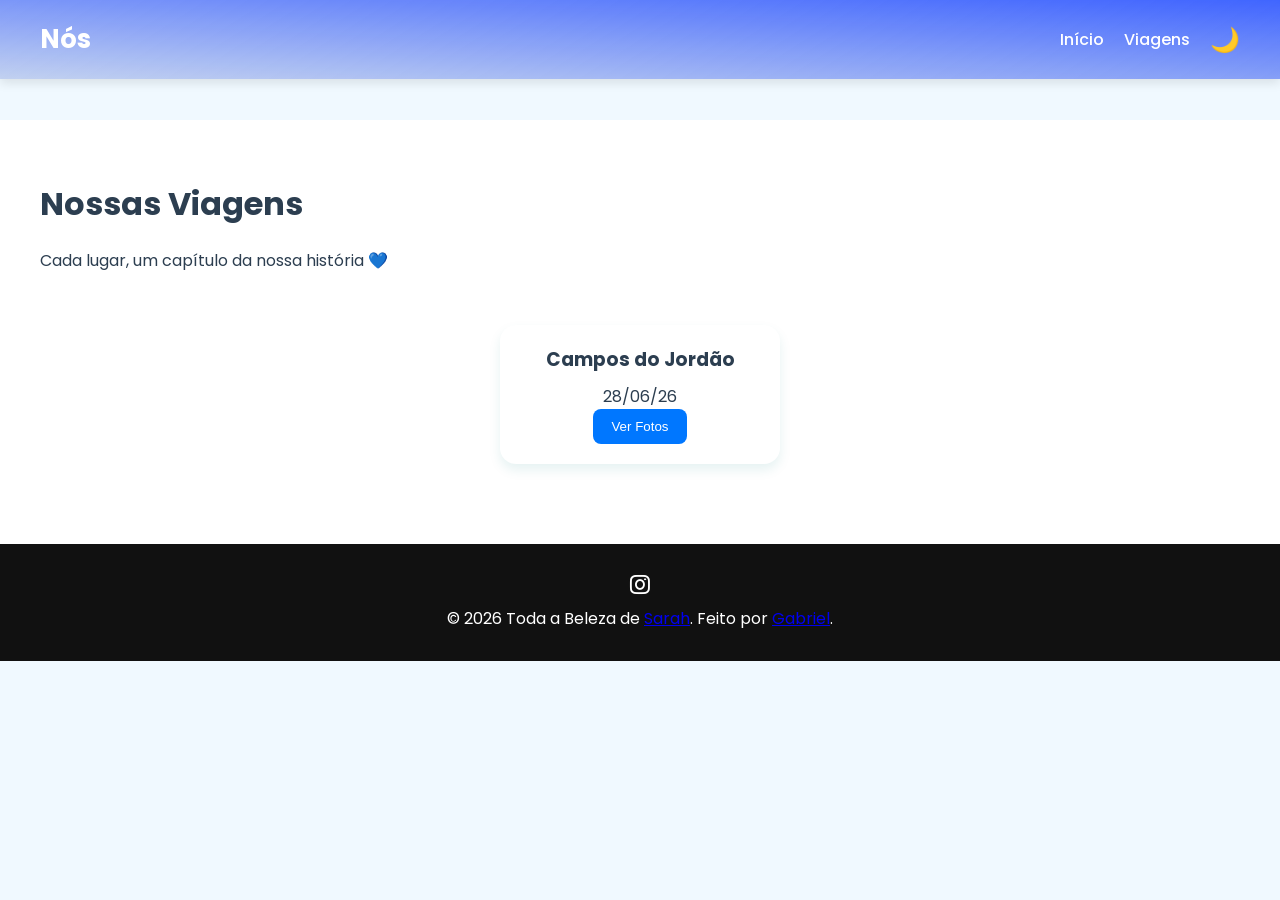
==== nos.html @ cfb787b3 "completo" ====
</html>
<!DOCTYPE html>
<html lang="pt-br">
<head>
  <meta charset="UTF-8" />
  <meta name="viewport" content="width=device-width, initial-scale=1.0"/>
  <title>Nossas Viagens</title>
  <link href="https://fonts.googleapis.com/css2?family=Poppins:wght@400;600&display=swap" rel="stylesheet" />
  <link rel="stylesheet" href="https://cdnjs.cloudflare.com/ajax/libs/font-awesome/6.5.0/css/all.min.css" />
  <link rel="stylesheet" href="./assets/css/nos.css" />
</head>
<body>
  <header class="header">
    <div class="logo">Nós</div>
    <nav>
      <ul>
        <li><a href="index.html">Início</a></li>
        <li><a href="#viagens">Viagens</a></li>
        <button id="theme-toggle" class="theme-toggle" aria-label="Alternar tema">🌙</button>
      </ul>
    </nav>
  </header>

  <main style="padding-top: 120px;">
    <section id="viagens" class="about">
      <h2>Nossas Viagens</h2>
      <p style="margin-bottom: 2rem;">Cada lugar, um capítulo da nossa história 💙</p>

      <div class="viagens-container">
        <article class="viagem-card" data-destino="campos">
          <h3>Campos do Jordão</h3>
          <p>28/06/26</p>
          <button class="abrir-galeria" data-galeria="galeria-campos">Ver Fotos</button>
        </article>

        <!-- Futuras viagens podem ser adicionadas abaixo
        <article class="viagem-card" data-destino="...">
          <h3>...</h3>
          <p>...</p>
          <button class="abrir-galeria" data-galeria="galeria-...">Ver Fotos</button>
        </article>
        -->
      </div>
    </section>

    <!-- Galeria Campos -->
    <section id="galeria-campos" class="gallery" style="display: none;">
      <h3 style="grid-column: 1 / -1; text-align: center;">Nossa Galeria</h3>

      <div class="gallery-item"><img src="./assets/img/campos1.JPEG" alt="Campos 1" /></div>
      <div class="gallery-item"><img src="./assets/img/campos2.JPEG" alt="Campos 2" /></div>
      <div class="gallery-item"><img src="./assets/img/campos3.JPEG" alt="Campos 3" /></div>
      <div class="gallery-item"><img src="./assets/img/campos4.JPEG" alt="Campos 4" /></div>
      <div class="gallery-item"><img src="./assets/img/campos5.JPEG" alt="Campos 5"/></div>
      <div class="gallery-item"><video src="./assets/img/campos6.mp4" controls></video></div>
      <div class="gallery-item"><img src="./assets/img/campos7.JPEG" alt="Campos 7" /></div>
      <div class="gallery-item"><img src="./assets/img/campos8.JPEG" alt="Campos 8" /></div>
      <div class="gallery-item"><img src="./assets/img/campos9.JPEG" alt="Campos 9" /></div>
      <div class="gallery-item"><img src="./assets/img/campos10.JPEG" alt="Campos 10"/></div>
    </section>
  </main>

  <footer>
    <div class="socials">
      <a href="https://www.instagram.com/sarah_t1na/"><i class="fab fa-instagram"></i></a>
    </div>
    <p>&copy; 2026 Toda a Beleza de <a href="https://www.instagram.com/sarah_t1na/">Sarah</a>. Feito por <a href="https://www.instagram.com/sena_thegreat/">Gabriel</a>.</p>
  </footer>

  <script src="./assets/js/nos.js"></script>
</body>
</html>
---- assets/css/nos.css ----
* {
  margin: 0;
  padding: 0;
  box-sizing: border-box;
}

/* :root {
  --bg-color: #f7f7f7;
  --text-color: #333;
  --header-bg: linear-gradient(135deg, #fa5fff, #fa7bfe);
  --card-bg: #fff;
  --shadow-color: rgba(0, 0, 0, 0.1);
  --shadow-hover: rgba(0, 0, 0, 0.2);
  --section-bg: #ffffff;
  --section-text: #333333;
} */

.beach-banner {
  margin-top: 20px;
  border-radius: 12px;
  overflow: hidden;
  box-shadow: 0 4px 10px rgba(0, 128, 128, 0.2);
  max-width: 800px;
  margin-left: auto;
  margin-right: auto;
}

.beach-banner img {
  width: 100%;
  height: auto;
  display: block;
}


:root {
  --bg-color: #f0f9ff; /* azul bem claro */
  --text-color: #2c3e50; /* azul profundo */
  --header-bg: linear-gradient(183deg, #002fffbb, #0d35b634); /* azul do mar e sol */
  --card-bg: #ffffff;
  --shadow-color: rgba(0, 128, 128, 0.1); /* tom oceânico suave */
  --shadow-hover: rgba(0, 128, 128, 0.3);
  --section-bg: #ffffff;
  --section-text: #2c3e50;
}
.btn-revelar {
  background-color: #e9cc6d;
  color: white;
  padding: 12px 24px;
  font-size: 1rem;
  border: none;
  border-radius: 8px;
  cursor: pointer;
  transition: all 0.3s ease;
}

.btn-revelar:hover {
  background-color: #ffa726;
}

body.dark-mode {
  --bg-color: #140b0b; /* Preto com um toque bem sutil de vermelho/aquecido */
  --text-color: #f5e6e6; /* Branco levemente rosado para não cansar a vista */
  --header-bg: linear-gradient(135deg, #4a0e0e, #1a0505); /* Gradiente vinho escuro */
  --card-bg: #1c1111;
  --shadow-color: rgba(220, 20, 60, 0.15); /* Sombra vermelha suave */
  --shadow-hover: rgba(220, 20, 60, 0.45); /* Sombra vermelha vibrante ao passar o mouse */
  --section-bg: #180d0d;
  --section-text: #e8d5d5;
}

body.dark-mode .theme-toggle {
  color: #ff4d4d; 
}

body.dark-mode nav a:hover {
  color: #ff4d4d;
}

body.dark-mode .socials i:hover,
body.dark-mode .play-pause:hover {
  color: #ff4d4d;
}

body.dark-mode #progress-bar::-webkit-slider-thumb {
  background: #ff4d4d;
}

body.dark-mode #play-pause-button,
body.dark-mode .controls button {
  background-color: #a31010; /* Vermelho escuro */
}

body.dark-mode #play-pause-button:hover,
body.dark-mode .controls button:hover {
  background-color: #ff4d4d; /* Vermelho vibrante no hover */
}

body.dark-mode .gallery-item {
  border: 1px solid rgba(255, 77, 77, 0.1); /* Bordinha vermelha sutil */
}

body.dark-mode .gallery-item::after {
  content: "";
  position: absolute;
  top: 0; left: 0; width: 100%; height: 100%;
  /* Textura de animal print via URL (padrão transparente) */
  background-image: url('https://www.transparenttextures.com/patterns/leopard.png');
  opacity: 0.25; /* Transparência ideal para ficar charmoso e não poluir */
  pointer-events: none; /* Garante que as fotos ainda possam ser clicadas */
  mix-blend-mode: color-dodge; /* Mescla a estampa com a cor de fundo do card */
  transition: opacity 0.3s ease;
}

body.dark-mode .gallery-item:hover::after {
  opacity: 0.5;
}

body.dark-mode .btn-revelar {
  background-color: #7a0000;
  color: #e9cc6d; /* O tom dourado que você já usou */
  border: 1px solid #e9cc6d;
}

body.dark-mode .btn-revelar:hover {
  background-color: #ff4d4d;
  color: #ffffff;
  border-color: #ff4d4d;
  box-shadow: 0 0 15px rgba(255, 77, 77, 0.6); /* Brilho vermelho */
}

body {
  font-family: 'Poppins', sans-serif;
  background-color: var(--bg-color);
  color: var(--text-color);
}

.theme-toggle {
  top: 20px;
  right: 20px;
  background: transparent;
  border: none;
  font-size: 1.5rem;
  cursor: pointer;
  color: #fff;
  z-index: 1000;
}

body.dark-mode .theme-toggle {
  color: #ffd700;
}

header {
  background: var(--header-bg);
  padding: 20px 40px;
  position: fixed;
  width: 100%;
  top: 0;
  left: 0;
  z-index: 1000;
  display: flex;
  align-items: center;
  justify-content: space-between;
  color: #fff;
  box-shadow: 0 4px 10px rgba(0,0,0,0.1);
  transition: transform 0.3s ease;
}
.header-hidden {
  transform: translateY(-100%);
  transition: transform 0.3s ease;
}

.logo {
  font-size: 1.6rem;
  font-weight: bold;
}

nav ul {
  list-style: none;
  display: flex;
  gap: 20px;
  align-items: center;
}

nav a {
  color: #fff;
  text-decoration: none;
  font-weight: 500;
  transition: color 0.3s ease;
}

nav a:hover {
  color: #ddd;
}

/* Seções adaptáveis ao modo escuro */
section {
  background-color: var(--section-bg);
  color: var(--section-text);
  transition: background-color 0.3s, color 0.3s;
}

section#hero,
section#sobre,
section#contato {
  padding: 60px 20px;
}

.hero {
  padding: 140px 40px 60px;
  text-align: center;
}

.hero h1 {
  font-size: 3rem;
  margin-bottom: 10px;
}


.hero p {
  font-size: 1.2rem;
  color: var(--section-text);
}

.gallery {
  display: grid;
  grid-template-columns: repeat(auto-fill, minmax(280px, 1fr));
  gap: 20px;
  padding: 40px;
}

.gallery-item {
  background-color: var(--card-bg);
  position: relative;
  box-shadow: 0 6px 12px var(--shadow-color);
  border-radius: 16px;
  overflow: hidden;
  display: flex;
  align-items: center;
  justify-content: center;
  border-radius: 16px;
  cursor: pointer;
  height: 300px; /* altura padronizada */
}

.gallery-item:hover {
  box-shadow: 0 8px 16px var(--shadow-hover);
}

.gallery-item:hover img {
  transform: scale(1.05);
}

.gallery-item img,
.gallery-item video {
  width: 100%;
  transition: transform 0.3s ease;
  height: auto;
  border-radius: 12px;
  display: block;
  object-fit: cover;
}

.gallery-item img,
.gallery-item video {
  max-height: 100%;
  max-width: 100%;
  object-fit: cover;
}

.about,
.contact {
  padding: 60px 40px;
}

.contact {
  display: flex;
  justify-content: space-between;
}

.about h2,
.contact h2 {
  font-size: 2rem;
  margin-bottom: 20px;
}

.about p {
  font-size: 1rem;
  color: var(--section-text);
}

footer {
  background: #111;
  color: #fff;
  padding: 30px 40px;
  display: flex;
  flex-direction: column;
  align-items: center;
  gap: 10px;
}

.socials i {
  font-size: 1.4rem;
  margin: 0 10px;
  color: #fff;
  transition: color 0.3s;
}

/* .socials i:hover {
  color: #fa7bfe;
} */

.socials i:hover {
  color: #00c3ff;
}

.play-pause:hover {
  color: #00c3ff;
}


/* Estilo do player de música */
.audio-player {
  display: flex;
  align-items: center;
  background-color: rgba(0, 0, 0, 0.8);
  padding: 10px;
  border-radius: 10px;
  margin-top: 20px;
  width: 300px;
  right: 40px;
  bottom: 20px;
}

.thumbnail {
  width: 50px;
  height: 50px;
  border-radius: 8px;
  margin-right: 15px;
}

.controls {
  display: flex;
  justify-content: center;
  align-items: center;
}

.play-pause {
  background: transparent;
  border: none;
  font-size: 1.5rem;
  color: white;
  cursor: pointer;
  transition: color 0.3s;
}

/* .play-pause:hover {
  color: #fa7bfe;
} */

audio {
  display: none;
}

.spotify-player {
  display: flex;
  align-items: center;
  background-color: #121212;
  color: white;
  border-radius: 12px;
  padding: 12px;
  gap: 16px;
  max-width: 500px;
  right: 40px;
  bottom: 40px;
  box-shadow: 0 4px 15px rgba(0, 0, 0, 0.4);
}

.spotify-player .cover {
  width: 60px;
  height: 60px;
  border-radius: 6px;
  object-fit: cover;
}

.player-info {
  flex: 1;
  display: flex;
  flex-direction: column;
}

.track-details {
  display: flex;
  justify-content: space-between;
  align-items: center;
}

.track-title {
  font-weight: 600;
  font-size: 0.9rem;
  color: #fff;
}

.time {
  font-size: 0.75rem;
  color: #aaa;
  left: -171px;
  top: 49px;
  position: relative;
}

#progress-bar {
  -webkit-appearance: none;
  appearance: none;
  width: 100%;
  height: 5px;
  background: #535353;
  border-radius: 5px;
  margin: 8px 0;
  cursor: pointer;
}

#progress-bar::-webkit-slider-thumb {
  -webkit-appearance: none;
  height: 12px;
  width: 12px;
  background: #1db954;
  border-radius: 50%;
  cursor: pointer;
}

#play-pause-button {
  align-self: flex-end;
  background-color: #1db954;
  border: none;
  color: white;
  font-size: 1.2rem;
  border-radius: 50%;
  width: 32px;
  height: 32px;
  cursor: pointer;
  transition: background 0.3s;
}

#play-pause-button:hover {
  background-color: #1ed760;
}

@media (max-width: 768px) {
  .spotify-player {
    right: 20px;
    bottom: 20px;
    max-width: 90%;
    flex-direction: column;
    align-items: flex-start;
  }
  
  #play-pause-button {
    align-self: center;
  }
  header {
    flex-direction: column;
    align-items: flex-start;
    padding: 20px;
  }
  .audio-player {
    width: 240px;
    right: 20px;
  }
  .thumbnail {
    width: 40px;
    height: 40px;
  }
  nav ul {
    flex-direction: column;
    gap: 10px;
    margin-top: 10px;
  }

  .hero {
    padding: 120px 20px 40px;
  }

  .hero h1 {
    font-size: 2.2rem;
  }

  .hero p {
    font-size: 1rem;
  }

  .gallery {
    grid-template-columns: 1fr;
    padding: 20px;
  }

  .about,
  .contact {
    padding: 40px 20px;
  }

  .about h2,
  .contact h2 {
    font-size: 1.6rem;
  }

  .about p {
    font-size: 0.95rem;
  }

  footer {
    padding: 20px;
    font-size: 0.9rem;
    text-align: center;
  }
}

@media (max-width: 480px) {
  .logo {
    font-size: 1.3rem;
  }

  .theme-toggle {
    font-size: 1.2rem;
    top: 15px;
    right: 15px;
  }

  .hero h1 {
    font-size: 1.8rem;
  }

  .hero p {
    font-size: 0.9rem;
  }

  .about h2,
  .contact h2 {
    font-size: 1.4rem;
  }

  .socials i {
    font-size: 1.2rem;
  }
}
.viagens-container {
  display: flex;
  flex-wrap: wrap;
  gap: 20px;
  padding: 20px;
  justify-content: center;
}

.viagem-card {
  background-color: var(--card-bg);
  padding: 20px;
  border-radius: 16px;
  box-shadow: 0 6px 12px var(--shadow-color);
  transition: box-shadow 0.3s ease;
  text-align: center;
  width: 280px;
}

.viagem-card h3 {
  margin-bottom: 10px;
  color: var(--text-color);
}

.viagem-card button {
  background-color: #0077ff;
  color: white;
  border: none;
  padding: 10px 18px;
  border-radius: 8px;
  cursor: pointer;
  transition: background-color 0.3s;
}

.viagem-card button:hover {
  background-color: #005dc1;
}
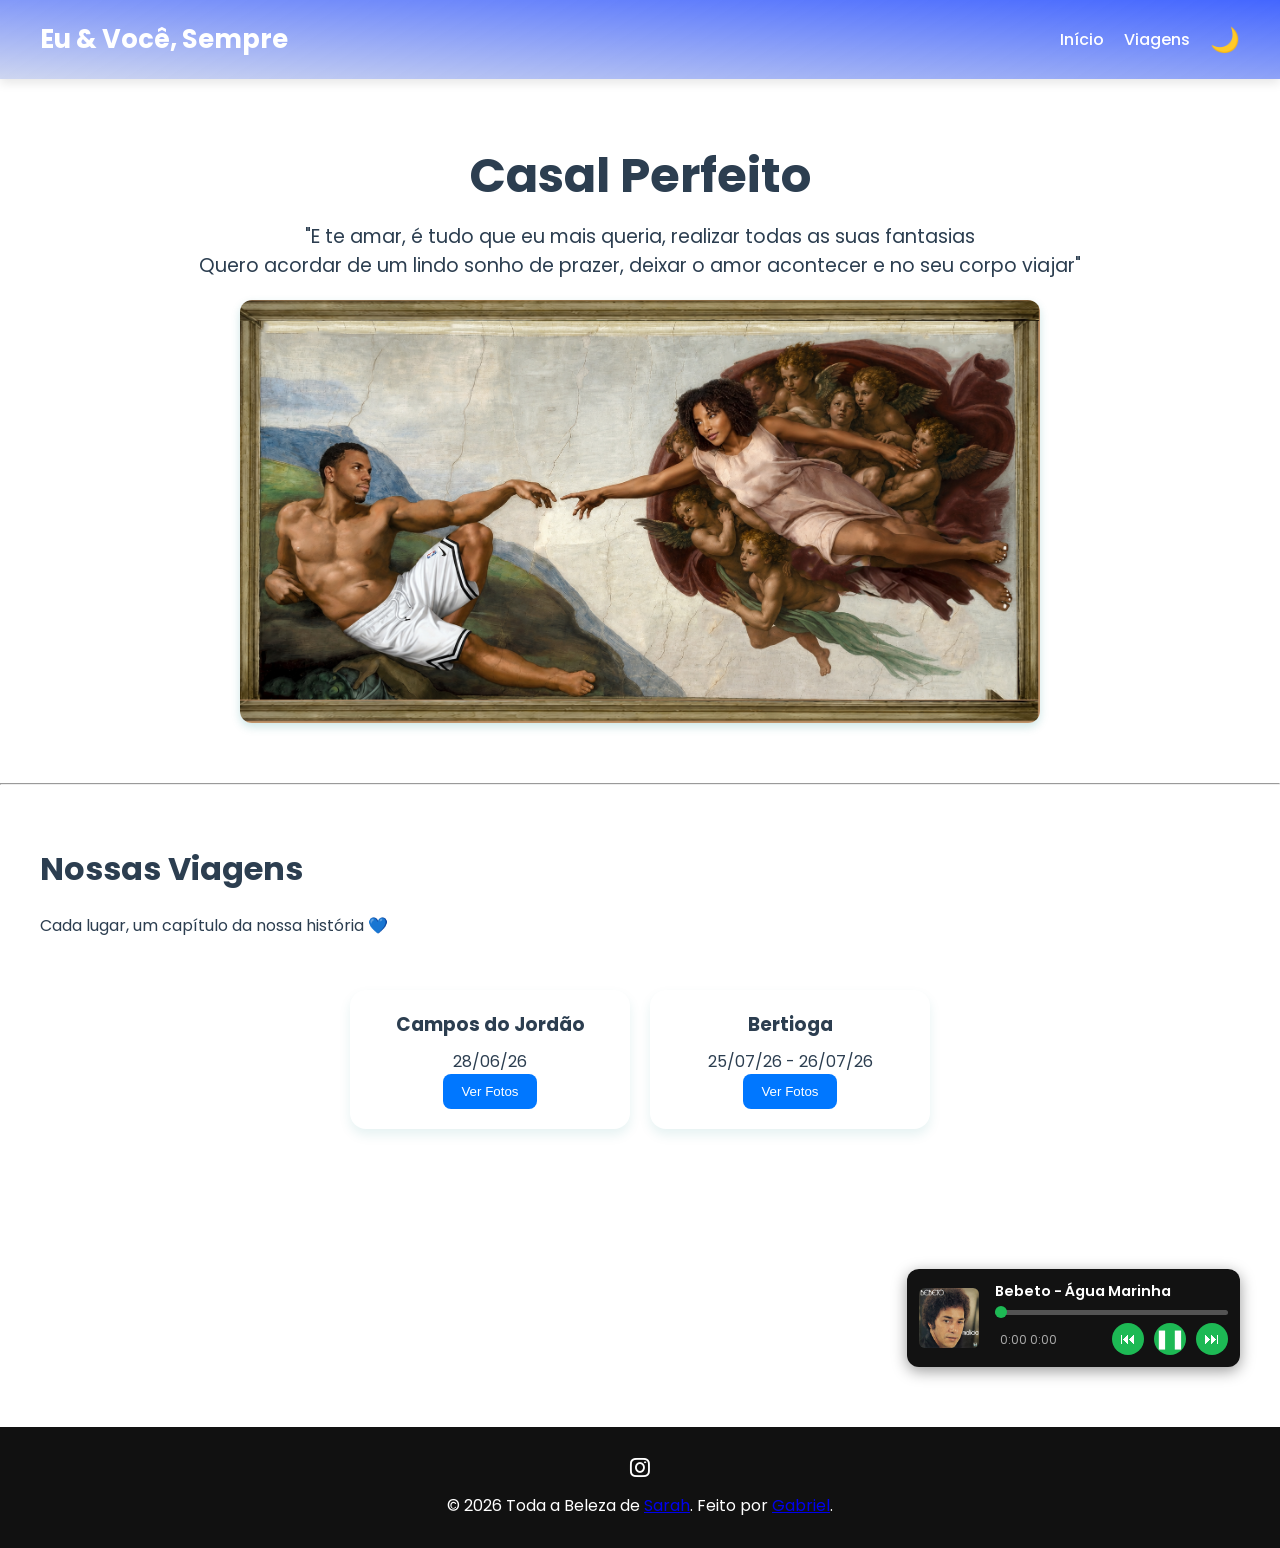
==== commit 270b5797: "bertioga atualização" ====
--- a/nos.html
+++ b/nos.html
@@ -1,4 +1,3 @@
-</html>
 <!DOCTYPE html>
 <html lang="pt-br">
 <head>
@@ -7,21 +6,35 @@
   <title>Nossas Viagens</title>
   <link href="https://fonts.googleapis.com/css2?family=Poppins:wght@400;600&display=swap" rel="stylesheet" />
   <link rel="stylesheet" href="https://cdnjs.cloudflare.com/ajax/libs/font-awesome/6.5.0/css/all.min.css" />
-  <link rel="stylesheet" href="./assets/css/nos.css" />
+  <link rel="stylesheet" href="./assets/css/style.css" />
 </head>
 <body>
   <header class="header">
-    <div class="logo">Nós</div>
-    <nav>
+    <div class="logo">Eu & Você, Sempre</div>
+    <div class="menu-toggle" id="mobile-menu">
+      <i class="fas fa-bars"></i>
+    </div>
+    <nav id="nav-menu">
       <ul>
         <li><a href="index.html">Início</a></li>
         <li><a href="#viagens">Viagens</a></li>
-        <button id="theme-toggle" class="theme-toggle" aria-label="Alternar tema">🌙</button>
+        <button id="theme-toggle" class="theme-toggle">🌙</button>
       </ul>
     </nav>
   </header>
 
-  <main style="padding-top: 120px;">
+  
+  <section class="hero">
+    <h1>Casal Perfeito</h1>
+    <p>"E te amar, é tudo que eu mais queria, realizar todas as suas fantasias <br>
+      Quero acordar de um lindo sonho de prazer, deixar o amor acontecer e no seu corpo viajar"
+    </p>
+    <div class="beach-banner">
+      <img src="./assets/img/banner2.png" alt="Nosso Banner" />
+    </div>
+  </section>  
+  <hr>
+  <main>
     <section id="viagens" class="about">
       <h2>Nossas Viagens</h2>
       <p style="margin-bottom: 2rem;">Cada lugar, um capítulo da nossa história 💙</p>
@@ -33,32 +46,91 @@
           <button class="abrir-galeria" data-galeria="galeria-campos">Ver Fotos</button>
         </article>
 
-        <!-- Futuras viagens podem ser adicionadas abaixo
-        <article class="viagem-card" data-destino="...">
-          <h3>...</h3>
-          <p>...</p>
-          <button class="abrir-galeria" data-galeria="galeria-...">Ver Fotos</button>
+        <article class="viagem-card" data-destino="bertioga">
+          <h3>Bertioga</h3>
+          <p>25/07/26 - 26/07/26</p>
+          <button class="abrir-galeria" data-galeria="galeria-bertioga">Ver Fotos</button>
         </article>
-        -->
+  
       </div>
     </section>
 
     <!-- Galeria Campos -->
     <section id="galeria-campos" class="gallery" style="display: none;">
-      <h3 style="grid-column: 1 / -1; text-align: center;">Nossa Galeria</h3>
-
-      <div class="gallery-item"><img src="./assets/img/campos1.JPEG" alt="Campos 1" /></div>
-      <div class="gallery-item"><img src="./assets/img/campos2.JPEG" alt="Campos 2" /></div>
-      <div class="gallery-item"><img src="./assets/img/campos3.JPEG" alt="Campos 3" /></div>
-      <div class="gallery-item"><img src="./assets/img/campos4.JPEG" alt="Campos 4" /></div>
-      <div class="gallery-item"><img src="./assets/img/campos5.JPEG" alt="Campos 5"/></div>
-      <div class="gallery-item"><video src="./assets/img/campos6.mp4" controls></video></div>
-      <div class="gallery-item"><img src="./assets/img/campos7.JPEG" alt="Campos 7" /></div>
-      <div class="gallery-item"><img src="./assets/img/campos8.JPEG" alt="Campos 8" /></div>
-      <div class="gallery-item"><img src="./assets/img/campos9.JPEG" alt="Campos 9" /></div>
-      <div class="gallery-item"><img src="./assets/img/campos10.JPEG" alt="Campos 10"/></div>
+      <h3 style="grid-column: 1 / -1; text-align: center;">Nossa Galeria - Campos</h3>
+      <div class="gallery-item-3"><img src="./assets/img/lugares/campos/campos1.JPEG" alt="Campos 1" /></div>
+      <div class="gallery-item-3"><img src="./assets/img/lugares/campos/campos2.JPEG" alt="Campos 2" /></div>
+      <div class="gallery-item-3"><img src="./assets/img/lugares/campos/campos3.JPEG" alt="Campos 3" /></div>
+      <div class="gallery-item-3"><img src="./assets/img/lugares/campos/campos4.JPEG" alt="Campos 4" /></div>
+      <div class="gallery-item-3"><img src="./assets/img/lugares/campos/campos5.JPEG" alt="Campos 5"/></div>
+      <div class="gallery-item-3"><video src="./assets/img/lugares/campos/campos6.mp4" controls></video></div>
+      <div class="gallery-item-3"><img src="./assets/img/lugares/campos/campos7.JPEG" alt="Campos 7" /></div>
+      <div class="gallery-item-3"><img src="./assets/img/lugares/campos/campos8.JPEG" alt="Campos 8" /></div>
+      <div class="gallery-item-3"><img src="./assets/img/lugares/campos/campos9.JPEG" alt="Campos 9" /></div>
+      <div class="gallery-item-3"><img src="./assets/img/lugares/campos/campos10.JPEG" alt="Campos 10"/></div>
+    </section>
+    <!-- Galeria Bertioga -->
+     <section id="galeria-bertioga" class="gallery" style="display: none;">
+      <h3 style="grid-column: 1 / -1; text-align: center;">Nossa Galeria - Bertioga</h3>
+      <div class="gallery-item-3"><img src="./assets/img/lugares/bertioga/bertioga1.JPEG" alt="Bertioga 1" /></div>
+      <div class="gallery-item-3"><img src="./assets/img/lugares/bertioga/bertioga2.JPEG" alt="Bertioga 2" /></div>
+      <div class="gallery-item-3"><img src="./assets/img/lugares/bertioga/bertioga3.JPEG" alt="Bertioga 3" /></div>
+      <div class="gallery-item-3"><img src="./assets/img/lugares/bertioga/bertioga4.JPEG" alt="Bertioga 4" /></div>
+      <div class="gallery-item-3"><img src="./assets/img/lugares/bertioga/bertioga5.JPEG" alt="Bertioga 5" /></div>
+      <div class="gallery-item-3"><img src="./assets/img/lugares/bertioga/bertioga6.JPEG" alt="Bertioga 6" /></div>
+      <div class="gallery-item-3"><img src="./assets/img/lugares/bertioga/bertioga7.JPEG" alt="Bertioga 7" /></div>
+      <div class="gallery-item-3"><video src="./assets/img/lugares/bertioga/bertioga8.MP4" controls></video></div>
+      <div class="gallery-item-3"><img src="./assets/img/lugares/bertioga/bertioga9.JPEG" alt="Bertioga 9" /></div>
+      <div class="gallery-item-3"><img src="./assets/img/lugares/bertioga/bertioga10.JPEG" alt="Bertioga 10" /></div>
+      <div class="gallery-item-3"><img src="./assets/img/lugares/bertioga/bertioga11.JPEG" alt="Bertioga 11" /></div>
+      <div class="gallery-item-3"><img src="./assets/img/lugares/bertioga/bertioga12.JPEG" alt="Bertioga 12" /></div>
+      <div class="gallery-item-3"><img src="./assets/img/lugares/bertioga/bertioga13.JPEG" alt="Bertioga 13" /></div>
+      <div class="gallery-item-3"><img src="./assets/img/lugares/bertioga/bertioga14.JPEG" alt="Bertioga 14" /></div>
+          <div class="gallery-item-3"><video src="./assets/img/lugares/bertioga/bertioga15.MP4" controls></video></div>
+      <div class="gallery-item-3"><img src="./assets/img/lugares/bertioga/bertioga16.JPG" alt="Bertioga 16" /></div>
+      <div class="gallery-item-3"><img src="./assets/img/lugares/bertioga/bertioga17.JPEG" alt="Bertioga 17" /></div>
+      <div class="gallery-item-3"><img src="./assets/img/lugares/bertioga/bertioga18.JPEG" alt="Bertioga 18" /></div>
+      <div class="gallery-item-3"><img src="./assets/img/lugares/bertioga/bertioga19.JPEG" alt="Bertioga 19" /></div>
+      <div class="gallery-item-3"><img src="./assets/img/lugares/bertioga/bertioga20.JPEG" alt="Bertioga 20" /></div>
+      <div class="gallery-item-3"><img src="./assets/img/lugares/bertioga/bertioga21.JPEG" alt="Bertioga 21" /></div>
+      <div class="gallery-item-3"><img src="./assets/img/lugares/bertioga/bertioga22.JPEG" alt="Bertioga 22" /></div>
+      <div class="gallery-item-3"><img src="./assets/img/lugares/bertioga/bertioga23.JPEG" alt="Bertioga 23" /></div>
+      <div class="gallery-item-3"><img src="./assets/img/lugares/bertioga/bertioga24.JPEG" alt="Bertioga 24" /></div>
+      <div class="gallery-item-3"><img src="./assets/img/lugares/bertioga/bertioga25.JPEG" alt="Bertioga 25" /></div>
+      <div class="gallery-item-3"><img src="./assets/img/lugares/bertioga/bertioga26.JPEG" alt="Bertioga 26" /></div>
+      <div class="gallery-item-3"><img src="./assets/img/lugares/bertioga/bertioga27.JPEG" alt="Bertioga 27" /></div>
+      <div class="gallery-item-3"><img src="./assets/img/lugares/bertioga/bertioga28.JPEG" alt="Bertioga 28" /></div>
+      <div class="gallery-item-3"><img src="./assets/img/lugares/bertioga/bertioga29.JPEG" alt="Bertioga 29" /></div>
+      <div class="gallery-item-3"><img src="./assets/img/lugares/bertioga/bertioga30.JPEG" alt="Bertioga 30" /></div>
+      <div class="gallery-item-3"><img src="./assets/img/lugares/bertioga/bertioga31.JPEG" alt="Bertioga 31" /></div>
+      <div class="gallery-item-3"><img src="./assets/img/lugares/bertioga/bertioga32.JPEG" alt="Bertioga 32" /></div>
+      <div class="gallery-item-3"><video src="./assets/img/lugares/bertioga/bertioga33.MP4" controls></video></div>
+      <div class="gallery-item-3"><video src="./assets/img/lugares/bertioga/bertioga34.MP4" controls></video></div>
+      <div class="gallery-item-3"><video src="./assets/img/lugares/bertioga/bertioga35.MP4" controls></video></div>
     </section>
   </main>
+
+  <section class="contact" style="justify-content:right;">
+    <div class="spotify-player">
+      <img class="cover" id="cover" src="./assets/img/bebeto.jpg" alt="Capa">
+      <div class="player-info">
+        <div class="track-details">
+          <span class="track-title" id="track-title">Bebeto - Água Marinha</span>
+          <div class="time">
+            <span id="current-time">0:00</span>
+            <span id="duration">0:00</span>
+          </div>
+        </div>
+        <input type="range" id="progress-bar" value="0" min="0" max="100">
+        <div class="controls">
+          <button id="prev-button">⏮</button>
+          <button id="play-pause-button">❚❚</button>
+          <button id="next-button">⏭</button>
+        </div>
+      </div>
+      <audio id="music-player"></audio>
+    </div>  
+  </section>
 
   <footer>
     <div class="socials">
@@ -67,6 +139,6 @@
     <p>&copy; 2026 Toda a Beleza de <a href="https://www.instagram.com/sarah_t1na/">Sarah</a>. Feito por <a href="https://www.instagram.com/sena_thegreat/">Gabriel</a>.</p>
   </footer>
 
-  <script src="./assets/js/nos.js"></script>
+  <script src="./assets/js/script.js"></script>
 </body>
 </html>
--- a/assets/css/style.css
+++ b/assets/css/style.css
@@ -0,0 +1,718 @@
+* {
+  margin: 0;
+  padding: 0;
+  box-sizing: border-box;
+}
+
+/* :root {
+  --bg-color: #f7f7f7;
+  --text-color: #333;
+  --header-bg: linear-gradient(135deg, #fa5fff, #fa7bfe);
+  --card-bg: #fff;
+  --shadow-color: rgba(0, 0, 0, 0.1);
+  --shadow-hover: rgba(0, 0, 0, 0.2);
+  --section-bg: #ffffff;
+  --section-text: #333333;
+} */
+
+.beach-banner {
+  margin-top: 20px;
+  border-radius: 12px;
+  overflow: hidden;
+  box-shadow: 0 4px 10px rgba(0, 128, 128, 0.2);
+  max-width: 800px;
+  margin-left: auto;
+  margin-right: auto;
+}
+
+.beach-banner img {
+  width: 100%;
+  height: auto;
+  display: block;
+}
+
+
+:root {
+  --bg-color: #f0f9ff; /* azul bem claro */
+  --text-color: #2c3e50; /* azul profundo */
+  --header-bg: linear-gradient(183deg, #002fffbb, #0d35b634); /* azul do mar e sol */
+  --card-bg: #ffffff;
+  --shadow-color: rgba(0, 128, 128, 0.1); /* tom oceânico suave */
+  --shadow-hover: rgba(0, 128, 128, 0.3);
+  --section-bg: #ffffff;
+  --section-text: #2c3e50;
+}
+.btn-revelar {
+  background-color: #e9cc6d;
+  color: white;
+  padding: 12px 24px;
+  font-size: 1rem;
+  border: none;
+  border-radius: 8px;
+  cursor: pointer;
+  transition: all 0.3s ease;
+}
+
+.btn-revelar:hover {
+  background-color: #ffa726;
+}
+
+body.dark-mode {
+  --bg-color: #140b0b; /* Preto com um toque bem sutil de vermelho/aquecido */
+  --text-color: #f5e6e6; /* Branco levemente rosado para não cansar a vista */
+  --header-bg: linear-gradient(135deg, #4a0e0e, #1a0505); /* Gradiente vinho escuro */
+  --card-bg: #1c1111;
+  --shadow-color: rgba(220, 20, 60, 0.15); /* Sombra vermelha suave */
+  --shadow-hover: rgba(220, 20, 60, 0.45); /* Sombra vermelha vibrante ao passar o mouse */
+  --section-bg: #180d0d;
+  --section-text: #e8d5d5;
+}
+
+body.dark-mode .theme-toggle {
+  color: #ff4d4d; 
+}
+
+body.dark-mode nav a:hover {
+  color: #ff4d4d;
+}
+
+body.dark-mode .socials i:hover,
+body.dark-mode .play-pause:hover {
+  color: #ff4d4d;
+}
+
+body.dark-mode #progress-bar::-webkit-slider-thumb {
+  background: #ff4d4d;
+}
+
+body.dark-mode #play-pause-button,
+body.dark-mode .controls button {
+  background-color: #a31010; /* Vermelho escuro */
+}
+
+body.dark-mode #play-pause-button:hover,
+body.dark-mode .controls button:hover {
+  background-color: #ff4d4d; /* Vermelho vibrante no hover */
+}
+
+body.dark-mode .gallery-item {
+  border: 1px solid rgba(255, 77, 77, 0.1); /* Bordinha vermelha sutil */
+}
+
+body.dark-mode .gallery-item::after {
+  content: "";
+  position: absolute;
+  top: 0; left: 0; width: 100%; height: 100%;
+  /* Textura de animal print via URL (padrão transparente) */
+  background-image: url('https://www.transparenttextures.com/patterns/leopard.png');
+  opacity: 0.25; /* Transparência ideal para ficar charmoso e não poluir */
+  pointer-events: none; /* Garante que as fotos ainda possam ser clicadas */
+  mix-blend-mode: color-dodge; /* Mescla a estampa com a cor de fundo do card */
+  transition: opacity 0.3s ease;
+}
+
+body.dark-mode .gallery-item:hover::after {
+  opacity: 0.5;
+}
+
+body.dark-mode .btn-revelar {
+  background-color: #7a0000;
+  color: #e9cc6d; /* O tom dourado que você já usou */
+  border: 1px solid #e9cc6d;
+}
+
+body.dark-mode .btn-revelar:hover {
+  background-color: #ff4d4d;
+  color: #ffffff;
+  border-color: #ff4d4d;
+  box-shadow: 0 0 15px rgba(255, 77, 77, 0.6); /* Brilho vermelho */
+}
+
+body {
+  font-family: 'Poppins', sans-serif;
+  background-color: var(--bg-color);
+  color: var(--text-color);
+}
+
+.theme-toggle {
+  top: 20px;
+  right: 20px;
+  background: transparent;
+  border: none;
+  font-size: 1.5rem;
+  cursor: pointer;
+  color: #fff;
+  z-index: 1000;
+}
+
+body.dark-mode .theme-toggle {
+  color: #ffd700;
+}
+
+header {
+  background: var(--header-bg);
+  padding: 20px 40px;
+  position: fixed;
+  width: 100%;
+  top: 0;
+  left: 0;
+  z-index: 1000;
+  display: flex;
+  align-items: center;
+  justify-content: space-between;
+  color: #fff;
+  box-shadow: 0 4px 10px rgba(0,0,0,0.1);
+  transition: transform 0.3s ease;
+}
+.header-hidden {
+  transform: translateY(-100%);
+  transition: transform 0.3s ease;
+}
+
+.menu-toggle {
+  display: none;
+  font-size: 1.8rem;
+  color: #fff;
+  cursor: pointer;
+}
+
+body.dark-mode .menu-toggle {
+  color: #ffd700;
+}
+
+.logo {
+  font-size: 1.6rem;
+  font-weight: bold;
+}
+
+nav ul {
+  list-style: none;
+  display: flex;
+  gap: 20px;
+  align-items: center;
+}
+
+nav a {
+  color: #fff;
+  text-decoration: none;
+  font-weight: 500;
+  transition: color 0.3s ease;
+}
+
+nav a:hover {
+  color: #ddd;
+}
+
+/* Seções adaptáveis ao modo escuro */
+section {
+  background-color: var(--section-bg);
+  color: var(--section-text);
+  transition: background-color 0.3s, color 0.3s;
+}
+
+section#hero,
+section#sobre,
+section#contato {
+  padding: 60px 20px;
+}
+
+.hero {
+  padding: 140px 40px 60px;
+  text-align: center;
+}
+
+.hero h1 {
+  font-size: 3rem;
+  margin-bottom: 10px;
+}
+
+
+.hero p {
+  font-size: 1.2rem;
+  color: var(--section-text);
+}
+
+.gallery {
+  display: grid;
+  grid-template-columns: repeat(auto-fill, minmax(280px, 1fr));
+  gap: 20px;
+  padding: 40px;
+}
+
+.gallery-item-1 {
+  position: relative;
+  overflow: hidden;
+  border-radius: 16px;
+  background-color: var(--card-bg);
+  box-shadow: 0 6px 12px var(--shadow-color);
+  cursor: pointer;
+  aspect-ratio: 1.53 / 2; 
+}
+
+.gallery-item-1:hover {
+  box-shadow: 0 8px 16px var(--shadow-hover);
+}
+
+.gallery-item-1 img {
+width: 105%;
+  transition: transform 0.3s ease;
+}
+
+.gallery-item-1:hover img {
+  transform: scale(1.05);
+}
+
+.gallery-item-2 {
+  position: relative;
+  overflow: hidden;
+  border-radius: 16px;
+  background-color: var(--card-bg);
+  box-shadow: 0 6px 12px var(--shadow-color);
+  cursor: pointer;
+}
+
+.gallery-item-2:hover {
+  box-shadow: 0 8px 16px var(--shadow-hover);
+}
+
+.gallery-item-2 img {
+width: 100%;
+  transition: transform 0.3s ease;
+}
+
+.gallery-item-2:hover img {
+  transform: scale(1.05);
+}
+
+.gallery-item-3 {
+  background-color: var(--card-bg);
+  position: relative;
+  box-shadow: 0 6px 12px var(--shadow-color);
+  border-radius: 16px;
+  overflow: hidden;
+  display: flex;
+  align-items: center;
+  justify-content: center;
+  border-radius: 16px;
+  cursor: pointer;
+  height: 300px; /* altura padronizada */
+}
+
+.gallery-item-3:hover {
+  box-shadow: 0 8px 16px var(--shadow-hover);
+}
+
+.gallery-item-3:hover img {
+  transform: scale(1.05);
+}
+
+.gallery-item-3 img,
+.gallery-item-3 video {
+  width: 100%;
+  transition: transform 0.3s ease;
+  height: auto;
+  border-radius: 12px;
+  display: block;
+  object-fit: cover;
+}
+
+.gallery-item-3 img,
+.gallery-item-3 video {
+  max-height: 100%;
+  max-width: 100%;
+  object-fit: cover;
+}
+
+.about,
+.contact {
+  padding: 60px 40px;
+}
+
+.contact {
+  display: flex;
+  justify-content: space-between;
+}
+
+.about h2,
+.contact h2 {
+  font-size: 2rem;
+  margin-bottom: 20px;
+}
+
+.about p {
+  font-size: 1rem;
+  color: var(--section-text);
+}
+
+footer {
+  background: #111;
+  color: #fff;
+  padding: 30px 40px;
+  display: flex;
+  flex-direction: column;
+  align-items: center;
+  gap: 10px;
+}
+
+.socials i {
+  font-size: 1.4rem;
+  margin: 0 10px;
+  color: #fff;
+  transition: color 0.3s;
+}
+
+/* .socials i:hover {
+  color: #fa7bfe;
+} */
+
+.socials i:hover {
+  color: #00c3ff;
+}
+
+.play-pause:hover {
+  color: #00c3ff;
+}
+
+
+/* Estilo do player de música */
+.audio-player {
+  display: flex;
+  align-items: center;
+  background-color: rgba(0, 0, 0, 0.8);
+  padding: 10px;
+  border-radius: 10px;
+  margin-top: 20px;
+  width: 300px;
+  right: 40px;
+  bottom: 20px;
+}
+
+.thumbnail {
+  width: 50px;
+  height: 50px;
+  border-radius: 8px;
+  margin-right: 15px;
+}
+
+.play-pause {
+  background: transparent;
+  border: none;
+  font-size: 1.5rem;
+  color: white;
+  cursor: pointer;
+  transition: color 0.3s;
+}
+
+/* .play-pause:hover {
+  color: #fa7bfe;
+} */
+
+audio {
+  display: none;
+}
+
+.spotify-player {
+  display: flex;
+  align-items: center;
+  background-color: #121212;
+  color: white;
+  border-radius: 12px;
+  padding: 12px;
+  gap: 16px;
+  max-width: 500px;
+  right: 40px;
+  bottom: 40px;
+  box-shadow: 0 4px 15px rgba(0, 0, 0, 0.4);
+}
+
+.spotify-player .cover {
+  width: 60px;
+  height: 60px;
+  border-radius: 6px;
+  object-fit: cover;
+}
+
+.player-info {
+  flex: 1;
+  display: flex;
+  flex-direction: column;
+}
+
+.track-details {
+  display: flex;
+  justify-content: space-between;
+  align-items: center;
+}
+
+.track-title {
+  font-weight: 600;
+  font-size: 0.9rem;
+  color: #fff;
+}
+
+.time {
+  font-size: 0.75rem;
+  color: #aaa;
+  left: -171px;
+  top: 49px;
+  position: relative;
+}
+
+#progress-bar {
+  -webkit-appearance: none;
+  appearance: none;
+  width: 100%;
+  height: 5px;
+  background: #535353;
+  border-radius: 5px;
+  margin: 8px 0;
+  cursor: pointer;
+}
+
+#progress-bar::-webkit-slider-thumb {
+  -webkit-appearance: none;
+  height: 12px;
+  width: 12px;
+  background: #1db954;
+  border-radius: 50%;
+  cursor: pointer;
+}
+
+#play-pause-button {
+  align-self: flex-end;
+  background-color: #1db954;
+  border: none;
+  color: white;
+  font-size: 1.2rem;
+  border-radius: 50%;
+  width: 32px;
+  height: 32px;
+  cursor: pointer;
+  transition: background 0.3s;
+}
+
+#play-pause-button:hover {
+  background-color: #1ed760;
+}
+
+.controls {
+  display: flex;
+  justify-content: flex-end;
+  gap: 10px;
+}
+
+.controls button {
+  background-color: #1db954;
+  border: none;
+  color: white;
+  font-size: 1rem;
+  border-radius: 50%;
+  width: 32px;
+  height: 32px;
+  cursor: pointer;
+  transition: background 0.3s;
+}
+
+.controls button:hover {
+  background-color: #1ed760;
+}
+
+.viagens-container {
+  display: flex;
+  flex-wrap: wrap;
+  gap: 20px;
+  padding: 20px;
+  justify-content: center;
+}
+
+.viagem-card {
+  background-color: var(--card-bg);
+  padding: 20px;
+  border-radius: 16px;
+  box-shadow: 0 6px 12px var(--shadow-color);
+  transition: box-shadow 0.3s ease;
+  text-align: center;
+  width: 280px;
+}
+
+.viagem-card h3 {
+  margin-bottom: 10px;
+  color: var(--text-color);
+}
+
+.viagem-card button {
+  background-color: #0077ff;
+  color: white;
+  border: none;
+  padding: 10px 18px;
+  border-radius: 8px;
+  cursor: pointer;
+  transition: background-color 0.3s;
+}
+
+.viagem-card button:hover {
+  background-color: #005dc1;
+}
+
+
+@media (max-width: 768px) {
+  .spotify-player {
+    right: 20px;
+    bottom: 20px;
+    max-width: 90%;
+    flex-direction: column;
+    align-items: flex-start;
+  }
+  
+  #play-pause-button {
+    align-self: center;
+  }
+  header {
+    flex-direction: row; /* Mantém logo e botão na mesma linha */
+    justify-content: space-between;
+    align-items: center;
+    padding: 15px 20px;
+  }
+  .menu-toggle {
+    display: block; /* Mostra o hambúrguer no celular */
+  }
+  nav {
+    position: absolute;
+    top: 100%; /* Abre logo abaixo do header */
+    left: 0;
+    width: 100%;
+    background: var(--header-bg); /* Continua com o gradiente bonito */
+    display: none; /* Escondido por padrão */
+    box-shadow: 0 4px 10px rgba(0,0,0,0.1);
+  }
+  nav.active {
+    display: block; /* Classe que o JavaScript vai acionar */
+  }
+  nav ul {
+    flex-direction: column;
+    padding: 20px 0;
+    gap: 20px;
+    align-items: center;
+  }
+
+  /* Reposiciona o botão de tema escuro para o meio da lista no celular */
+  .theme-toggle {
+    position: static; 
+    margin-top: 10px;
+  }
+  .audio-player {
+    width: 240px;
+    right: 20px;
+  }
+  .thumbnail {
+    width: 40px;
+    height: 40px;
+  }
+
+  .hero {
+    padding: 120px 20px 40px;
+  }
+
+  .hero h1 {
+    font-size: 2.2rem;
+  }
+
+  .hero p {
+    font-size: 1rem;
+  }
+
+  .gallery {
+    grid-template-columns: 1fr;
+    padding: 20px;
+  }
+
+  .about,
+  .contact {
+    padding: 40px 20px;
+  }
+
+  .about h2,
+  .contact h2 {
+    font-size: 1.6rem;
+  }
+
+  .about p {
+    font-size: 0.95rem;
+  }
+
+  footer {
+    padding: 20px;
+    font-size: 0.9rem;
+    text-align: center;
+  }
+  .track-details {
+    flex-direction: column; /* Empilha o título e o tempo */
+    align-items: flex-start;
+    gap: 5px;
+  }
+
+  .time {
+    /* Resetando os valores que jogavam o elemento para fora */
+    position: static; 
+    left: 0;
+    top: 0;
+    display: flex;
+    justify-content: space-between;
+    width: 100%; /* Faz o tempo ocupar a largura do player */
+    margin-top: 5px;
+  }
+  
+  /* Ajuste para o player não ficar gigante no celular */
+  .spotify-player {
+    width: 100%;
+    max-width: 100%;
+    right: 0;
+    bottom: 0;
+    border-radius: 0; /* Opcional: fica elegante em tela cheia no mobile */
+  }
+}
+@media (max-width: 600px) {
+  .gallery {
+    grid-template-columns: repeat(2, 1fr); 
+    gap: 15px; 
+    padding: 20px; 
+  }
+
+  .hero h1 {
+    font-size: 2.2rem;
+  }
+
+  .header-hidden {
+    transform: translateY(-100%);
+    transition: transform 0.3s ease;
+  }
+}
+
+@media (max-width: 480px) {
+  .logo {
+    font-size: 1.3rem;
+  }
+
+  .theme-toggle {
+    font-size: 1.2rem;
+    top: 15px;
+    right: 15px;
+  }
+
+  .hero h1 {
+    font-size: 1.8rem;
+  }
+
+  .hero p {
+    font-size: 0.9rem;
+  }
+
+  .about h2,
+  .contact h2 {
+    font-size: 1.4rem;
+  }
+
+  .socials i {
+    font-size: 1.2rem;
+  }
+}
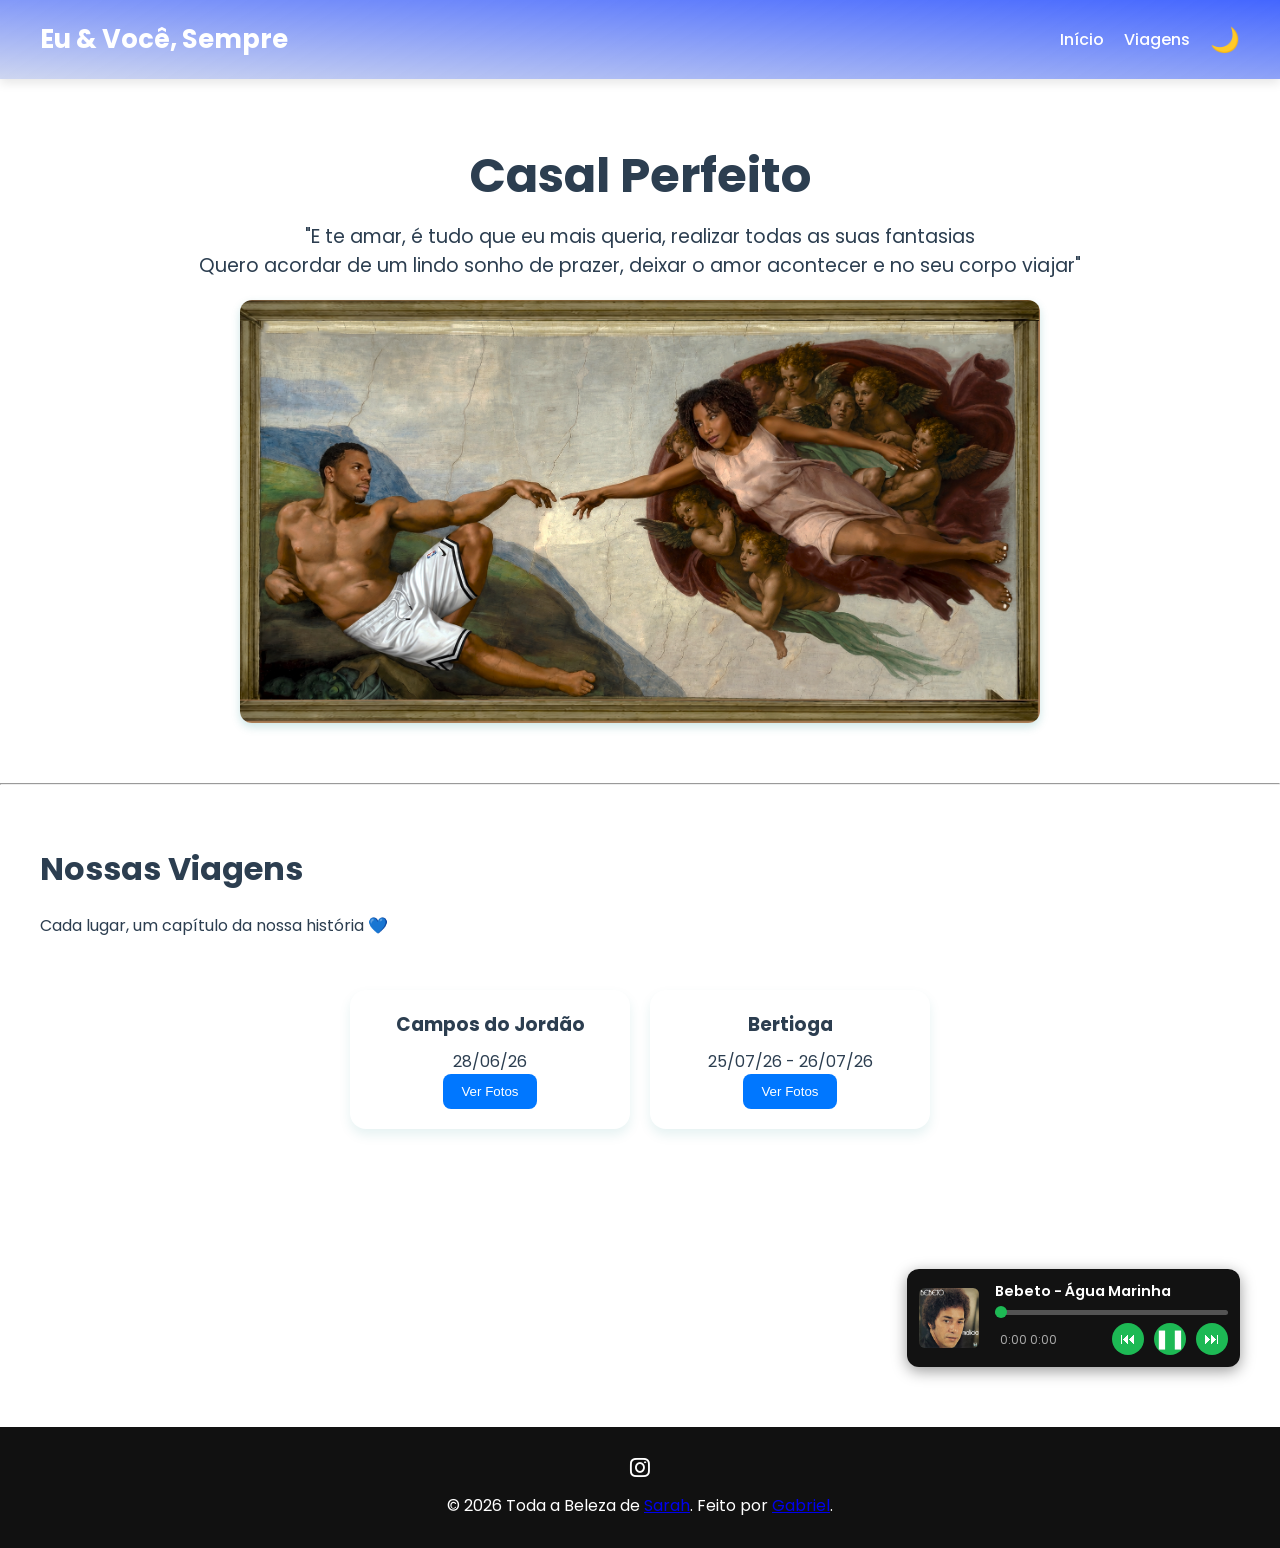
==== commit 89d866c8: "tirando algumas fotos" ====
--- a/nos.html
+++ b/nos.html
@@ -84,12 +84,9 @@
       <div class="gallery-item-3"><img src="./assets/img/lugares/bertioga/bertioga10.JPEG" alt="Bertioga 10" /></div>
       <div class="gallery-item-3"><img src="./assets/img/lugares/bertioga/bertioga11.JPEG" alt="Bertioga 11" /></div>
       <div class="gallery-item-3"><img src="./assets/img/lugares/bertioga/bertioga12.JPEG" alt="Bertioga 12" /></div>
-      <div class="gallery-item-3"><img src="./assets/img/lugares/bertioga/bertioga13.JPEG" alt="Bertioga 13" /></div>
-      <div class="gallery-item-3"><img src="./assets/img/lugares/bertioga/bertioga14.JPEG" alt="Bertioga 14" /></div>
-          <div class="gallery-item-3"><video src="./assets/img/lugares/bertioga/bertioga15.MP4" controls></video></div>
+      <div class="gallery-item-3"><video src="./assets/img/lugares/bertioga/bertioga13.MP4" controls></video></div>
       <div class="gallery-item-3"><img src="./assets/img/lugares/bertioga/bertioga16.JPG" alt="Bertioga 16" /></div>
       <div class="gallery-item-3"><img src="./assets/img/lugares/bertioga/bertioga17.JPEG" alt="Bertioga 17" /></div>
-      <div class="gallery-item-3"><img src="./assets/img/lugares/bertioga/bertioga18.JPEG" alt="Bertioga 18" /></div>
       <div class="gallery-item-3"><img src="./assets/img/lugares/bertioga/bertioga19.JPEG" alt="Bertioga 19" /></div>
       <div class="gallery-item-3"><img src="./assets/img/lugares/bertioga/bertioga20.JPEG" alt="Bertioga 20" /></div>
       <div class="gallery-item-3"><img src="./assets/img/lugares/bertioga/bertioga21.JPEG" alt="Bertioga 21" /></div>
@@ -104,7 +101,6 @@
       <div class="gallery-item-3"><img src="./assets/img/lugares/bertioga/bertioga30.JPEG" alt="Bertioga 30" /></div>
       <div class="gallery-item-3"><img src="./assets/img/lugares/bertioga/bertioga31.JPEG" alt="Bertioga 31" /></div>
       <div class="gallery-item-3"><img src="./assets/img/lugares/bertioga/bertioga32.JPEG" alt="Bertioga 32" /></div>
-      <div class="gallery-item-3"><video src="./assets/img/lugares/bertioga/bertioga33.MP4" controls></video></div>
       <div class="gallery-item-3"><video src="./assets/img/lugares/bertioga/bertioga34.MP4" controls></video></div>
       <div class="gallery-item-3"><video src="./assets/img/lugares/bertioga/bertioga35.MP4" controls></video></div>
     </section>
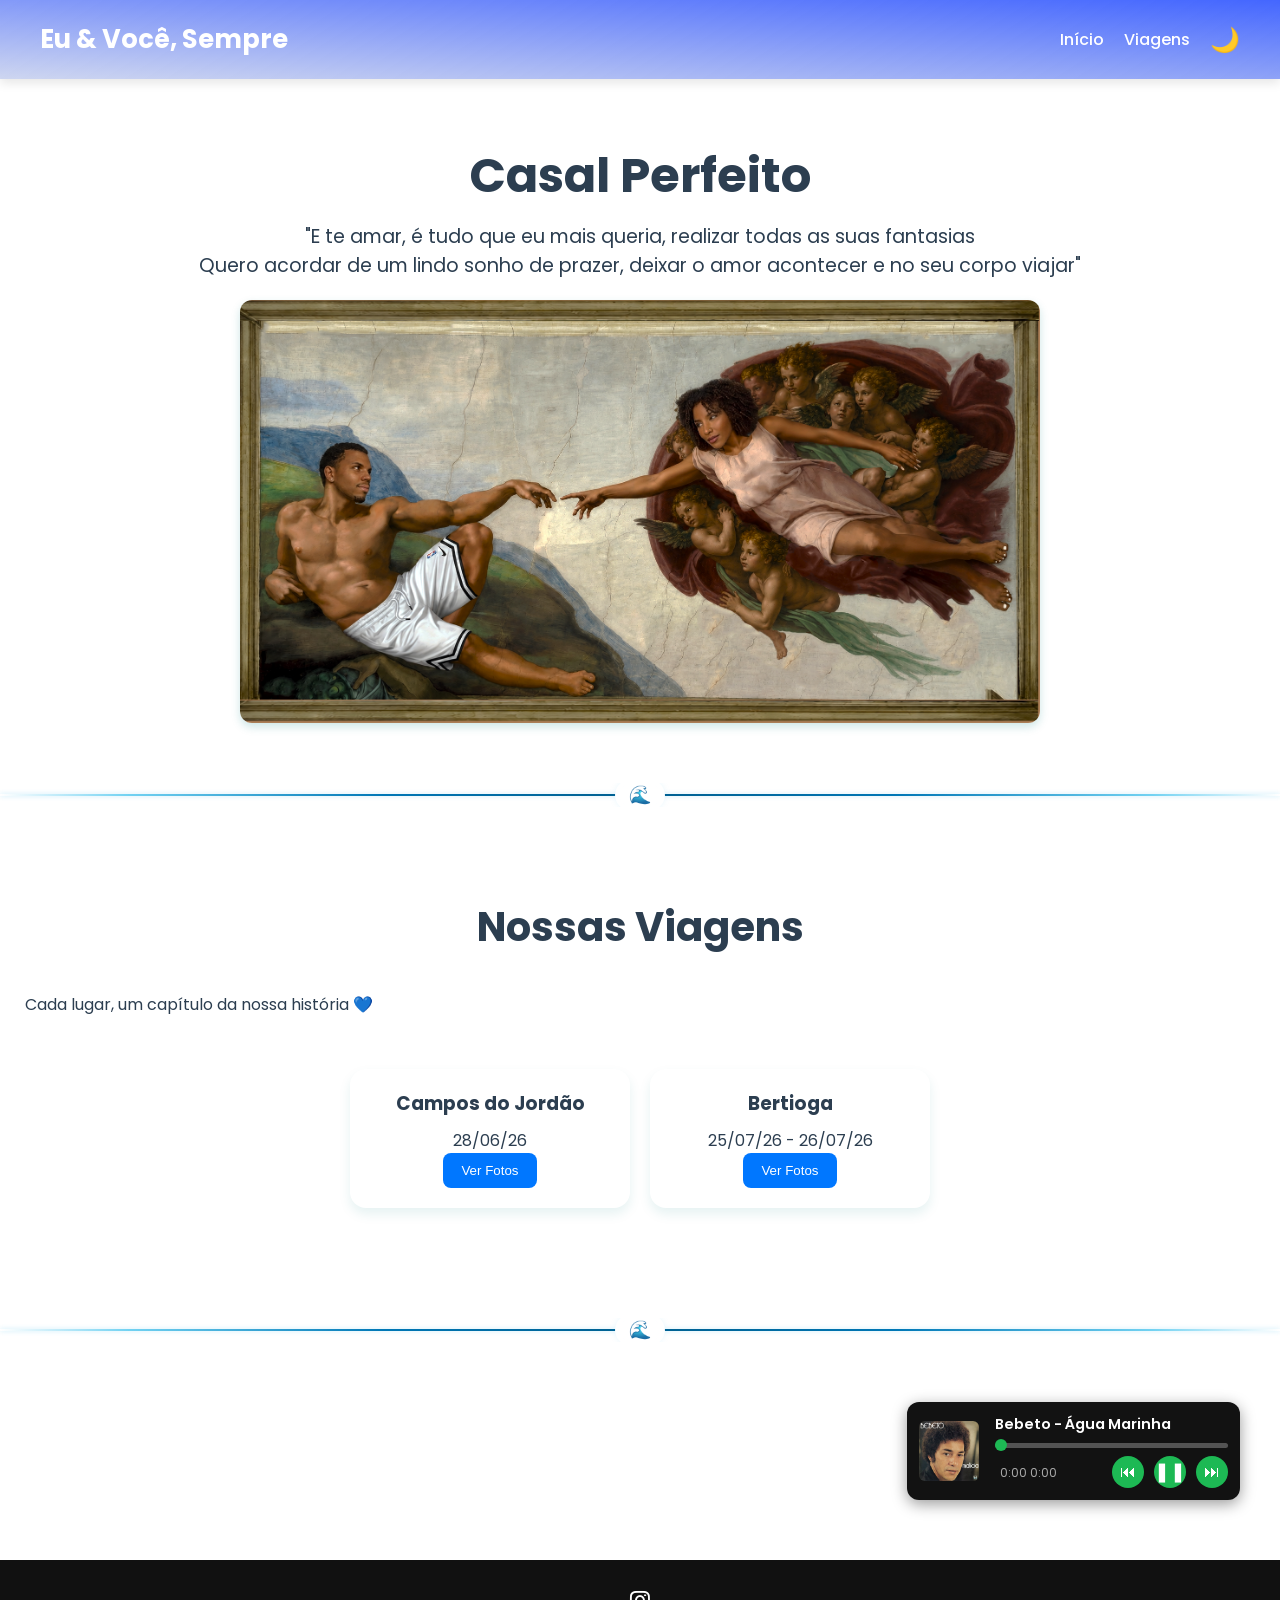
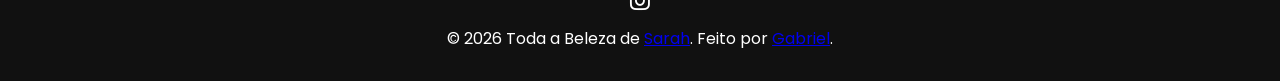
==== commit 9281a147: "grande uptade" ====
--- a/nos.html
+++ b/nos.html
@@ -58,53 +58,42 @@
     <!-- Galeria Campos -->
     <section id="galeria-campos" class="gallery" style="display: none;">
       <h3 style="grid-column: 1 / -1; text-align: center;">Nossa Galeria - Campos</h3>
-      <div class="gallery-item-3"><img src="./assets/img/lugares/campos/campos1.JPEG" alt="Campos 1" /></div>
-      <div class="gallery-item-3"><img src="./assets/img/lugares/campos/campos2.JPEG" alt="Campos 2" /></div>
-      <div class="gallery-item-3"><img src="./assets/img/lugares/campos/campos3.JPEG" alt="Campos 3" /></div>
-      <div class="gallery-item-3"><img src="./assets/img/lugares/campos/campos4.JPEG" alt="Campos 4" /></div>
-      <div class="gallery-item-3"><img src="./assets/img/lugares/campos/campos5.JPEG" alt="Campos 5"/></div>
+      <div class="gallery-item-3"><img src="./assets/img/lugares/campos/campos1.JPEG"/></div>
+      <div class="gallery-item-3"><img src="./assets/img/lugares/campos/campos2.JPEG"/></div>
+      <div class="gallery-item-3"><img src="./assets/img/lugares/campos/campos4.JPEG"/></div>
+      <div class="gallery-item-3"><img src="./assets/img/lugares/campos/campos5.JPEG"></div>
       <div class="gallery-item-3"><video src="./assets/img/lugares/campos/campos6.mp4" controls></video></div>
-      <div class="gallery-item-3"><img src="./assets/img/lugares/campos/campos7.JPEG" alt="Campos 7" /></div>
-      <div class="gallery-item-3"><img src="./assets/img/lugares/campos/campos8.JPEG" alt="Campos 8" /></div>
-      <div class="gallery-item-3"><img src="./assets/img/lugares/campos/campos9.JPEG" alt="Campos 9" /></div>
-      <div class="gallery-item-3"><img src="./assets/img/lugares/campos/campos10.JPEG" alt="Campos 10"/></div>
+      <div class="gallery-item-3"><img src="./assets/img/lugares/campos/campos7.JPEG"/></div>
+      <div class="gallery-item-3"><img src="./assets/img/lugares/campos/campos8.JPEG"/></div>
+      <div class="gallery-item-3"><img src="./assets/img/lugares/campos/campos9.JPEG"/></div>
+      <div class="gallery-item-3 foto-completa"><img src="./assets/img/lugares/campos/campos11.JPEG"/></div>
+      <div class="gallery-item-3 foto-completa"><img src="./assets/img/lugares/campos/campos12.JPEG"/></div>
+      <div class="gallery-item-3 foto-completa"><img src="./assets/img/lugares/campos/campos13.JPEG"/></div>
+      <div class="gallery-item-3 foto-completa"><img src="./assets/img/lugares/campos/campos14.JPEG"/></div>
     </section>
     <!-- Galeria Bertioga -->
      <section id="galeria-bertioga" class="gallery" style="display: none;">
       <h3 style="grid-column: 1 / -1; text-align: center;">Nossa Galeria - Bertioga</h3>
-      <div class="gallery-item-3"><img src="./assets/img/lugares/bertioga/bertioga1.JPEG" alt="Bertioga 1" /></div>
-      <div class="gallery-item-3"><img src="./assets/img/lugares/bertioga/bertioga2.JPEG" alt="Bertioga 2" /></div>
-      <div class="gallery-item-3"><img src="./assets/img/lugares/bertioga/bertioga3.JPEG" alt="Bertioga 3" /></div>
-      <div class="gallery-item-3"><img src="./assets/img/lugares/bertioga/bertioga4.JPEG" alt="Bertioga 4" /></div>
-      <div class="gallery-item-3"><img src="./assets/img/lugares/bertioga/bertioga5.JPEG" alt="Bertioga 5" /></div>
-      <div class="gallery-item-3"><img src="./assets/img/lugares/bertioga/bertioga6.JPEG" alt="Bertioga 6" /></div>
-      <div class="gallery-item-3"><img src="./assets/img/lugares/bertioga/bertioga7.JPEG" alt="Bertioga 7" /></div>
-      <div class="gallery-item-3"><video src="./assets/img/lugares/bertioga/bertioga8.MP4" controls></video></div>
-      <div class="gallery-item-3"><img src="./assets/img/lugares/bertioga/bertioga9.JPEG" alt="Bertioga 9" /></div>
-      <div class="gallery-item-3"><img src="./assets/img/lugares/bertioga/bertioga10.JPEG" alt="Bertioga 10" /></div>
-      <div class="gallery-item-3"><img src="./assets/img/lugares/bertioga/bertioga11.JPEG" alt="Bertioga 11" /></div>
-      <div class="gallery-item-3"><img src="./assets/img/lugares/bertioga/bertioga12.JPEG" alt="Bertioga 12" /></div>
-      <div class="gallery-item-3"><video src="./assets/img/lugares/bertioga/bertioga13.MP4" controls></video></div>
-      <div class="gallery-item-3"><img src="./assets/img/lugares/bertioga/bertioga16.JPG" alt="Bertioga 16" /></div>
-      <div class="gallery-item-3"><img src="./assets/img/lugares/bertioga/bertioga17.JPEG" alt="Bertioga 17" /></div>
-      <div class="gallery-item-3"><img src="./assets/img/lugares/bertioga/bertioga19.JPEG" alt="Bertioga 19" /></div>
-      <div class="gallery-item-3"><img src="./assets/img/lugares/bertioga/bertioga20.JPEG" alt="Bertioga 20" /></div>
-      <div class="gallery-item-3"><img src="./assets/img/lugares/bertioga/bertioga21.JPEG" alt="Bertioga 21" /></div>
-      <div class="gallery-item-3"><img src="./assets/img/lugares/bertioga/bertioga22.JPEG" alt="Bertioga 22" /></div>
-      <div class="gallery-item-3"><img src="./assets/img/lugares/bertioga/bertioga23.JPEG" alt="Bertioga 23" /></div>
-      <div class="gallery-item-3"><img src="./assets/img/lugares/bertioga/bertioga24.JPEG" alt="Bertioga 24" /></div>
-      <div class="gallery-item-3"><img src="./assets/img/lugares/bertioga/bertioga25.JPEG" alt="Bertioga 25" /></div>
-      <div class="gallery-item-3"><img src="./assets/img/lugares/bertioga/bertioga26.JPEG" alt="Bertioga 26" /></div>
-      <div class="gallery-item-3"><img src="./assets/img/lugares/bertioga/bertioga27.JPEG" alt="Bertioga 27" /></div>
-      <div class="gallery-item-3"><img src="./assets/img/lugares/bertioga/bertioga28.JPEG" alt="Bertioga 28" /></div>
-      <div class="gallery-item-3"><img src="./assets/img/lugares/bertioga/bertioga29.JPEG" alt="Bertioga 29" /></div>
-      <div class="gallery-item-3"><img src="./assets/img/lugares/bertioga/bertioga30.JPEG" alt="Bertioga 30" /></div>
-      <div class="gallery-item-3"><img src="./assets/img/lugares/bertioga/bertioga31.JPEG" alt="Bertioga 31" /></div>
-      <div class="gallery-item-3"><img src="./assets/img/lugares/bertioga/bertioga32.JPEG" alt="Bertioga 32" /></div>
-      <div class="gallery-item-3"><video src="./assets/img/lugares/bertioga/bertioga34.MP4" controls></video></div>
-      <div class="gallery-item-3"><video src="./assets/img/lugares/bertioga/bertioga35.MP4" controls></video></div>
+      <div class="gallery-item-3 foto-completa"><img src="./assets/img/lugares/bertioga/bertioga2.JPEG" /></div>
+      <div class="gallery-item-3 foto-completa"><img src="./assets/img/lugares/bertioga/bertioga3.JPEG" /></div>
+      <div class="gallery-item-3 foto-completa"><img src="./assets/img/lugares/bertioga/bertioga4.JPEG" /></div>
+      <div class="gallery-item-3 foto-completa"><img src="./assets/img/lugares/bertioga/bertioga5.JPEG" /></div>
+      <div class="gallery-item-3"><img src="./assets/img/lugares/bertioga/bertioga1.JPEG"/></div>
+      <div class="gallery-item-3"><img src="./assets/img/lugares/bertioga/bertioga6.JPEG"/></div>
+      <div class="gallery-item-3"><img src="./assets/img/lugares/bertioga/bertioga7.JPEG"/></div>
+      <div class="gallery-item-3"><img src="./assets/img/lugares/bertioga/bertioga10.JPG"/></div>
+      <div class="gallery-item-3"><img src="./assets/img/lugares/bertioga/bertioga11.JPEG"/></div>
+      <div class="gallery-item-3"><img src="./assets/img/lugares/bertioga/bertioga12.JPEG"/></div>            
+      <div class="gallery-item-3"><img src="./assets/img/lugares/bertioga/bertioga13.JPEG"/></div>
+      <div class="gallery-item-3"><img src="./assets/img/lugares/bertioga/bertioga14.JPEG"/></div>
+      <div class="gallery-item-3"><img src="./assets/img/lugares/bertioga/bertioga15.JPEG"/></div>
+      <div class="gallery-item-3"><img src="./assets/img/lugares/bertioga/bertioga16.JPEG"/></div>
+      <div class="gallery-item-3"><video src="./assets/img/lugares/bertioga/bertioga17.MP4"controls></video></div>
+      <div class="gallery-item-3"><video src="./assets/img/lugares/bertioga/bertioga18.MP4"controls></video></div>
     </section>
   </main>
+
+  <hr>
 
   <section class="contact" style="justify-content:right;">
     <div class="spotify-player">
@@ -137,4 +126,4 @@
 
   <script src="./assets/js/script.js"></script>
 </body>
-</html>
+</html>
--- a/assets/css/style.css
+++ b/assets/css/style.css
@@ -3,17 +3,6 @@
   padding: 0;
   box-sizing: border-box;
 }
-
-/* :root {
-  --bg-color: #f7f7f7;
-  --text-color: #333;
-  --header-bg: linear-gradient(135deg, #fa5fff, #fa7bfe);
-  --card-bg: #fff;
-  --shadow-color: rgba(0, 0, 0, 0.1);
-  --shadow-hover: rgba(0, 0, 0, 0.2);
-  --section-bg: #ffffff;
-  --section-text: #333333;
-} */
 
 .beach-banner {
   margin-top: 20px;
@@ -33,7 +22,7 @@
 
 
 :root {
-  --bg-color: #f0f9ff; /* azul bem claro */
+  --bg-color: #fff; /* azul bem claro */
   --text-color: #2c3e50; /* azul profundo */
   --header-bg: linear-gradient(183deg, #002fffbb, #0d35b634); /* azul do mar e sol */
   --card-bg: #ffffff;
@@ -58,7 +47,7 @@
 }
 
 body.dark-mode {
-  --bg-color: #140b0b; /* Preto com um toque bem sutil de vermelho/aquecido */
+  --bg-color: #180d0d; /* Preto com um toque bem sutil de vermelho/aquecido */
   --text-color: #f5e6e6; /* Branco levemente rosado para não cansar a vista */
   --header-bg: linear-gradient(135deg, #4a0e0e, #1a0505); /* Gradiente vinho escuro */
   --card-bg: #1c1111;
@@ -66,6 +55,7 @@
   --shadow-hover: rgba(220, 20, 60, 0.45); /* Sombra vermelha vibrante ao passar o mouse */
   --section-bg: #180d0d;
   --section-text: #e8d5d5;
+  --hr-main: #e9cc6d;
 }
 
 body.dark-mode .theme-toggle {
@@ -321,6 +311,22 @@
   max-height: 100%;
   max-width: 100%;
   object-fit: cover;
+}
+
+.gallery-item-3.foto-completa {
+    height: auto;
+    min-height: 300px;
+    overflow: hidden;
+    align-self: start;
+}
+
+.gallery-item-3.foto-completa img {
+    width: 100%;
+    height: auto;
+    max-width: 100%;
+    max-height: none;
+    object-fit: contain;
+    display: block;
 }
 
 .about,
@@ -554,8 +560,641 @@
   background-color: #005dc1;
 }
 
+/* =========================================================
+   DIVISOR PERSONALIZADO
+   Claro = Mar 🌊
+   Escuro = Onça-pintada 🐆
+   ========================================================= */
+
+hr {
+  position: relative;
+  border: none;
+  width: 100%;
+  height: 24px;
+
+
+  /* IMPORTANTE:
+     o próprio HR não possui fundo */
+  background: transparent !important;
+
+  /* Cores do tema claro */
+  --hr-main: #0077b6;
+  --hr-light: #72d2f2;
+  --hr-dark: #005f8f;
+  --hr-glow: rgba(0, 174, 239, 0.25);
+  --hr-bg: var(--bg-color);
+
+  /* Símbolo do tema claro */
+  --hr-icon: "🌊";
+}
+
+
+/* =========================================================
+   LINHA
+   ========================================================= */
+
+hr::before {
+  content: "";
+
+  position: absolute;
+  left: 0;
+  top: 50%;
+
+  width: 100%;
+  height: 2px;
+
+  transform: translateY(-50%);
+
+  background: linear-gradient(
+    90deg,
+    transparent 0%,
+    var(--hr-light) 10%,
+    var(--hr-main) 30%,
+    var(--hr-dark) 50%,
+    var(--hr-main) 70%,
+    var(--hr-light) 90%,
+    transparent 100%
+  );
+
+  box-shadow:
+    0 0 5px var(--hr-glow);
+
+  transition:
+    height 0.3s ease,
+    box-shadow 0.3s ease;
+}
+
+
+/* =========================================================
+   ORNAMENTO CENTRAL
+   ========================================================= */
+
+hr::after {
+  content: var(--hr-icon);
+
+  position: absolute;
+  left: 50%;
+  top: 50%;
+
+  width: 42px;
+  height: 30px;
+
+  transform: translate(-50%, -50%);
+
+  display: flex;
+  align-items: center;
+  justify-content: center;
+
+  font-size: 18px;
+
+  background: var(--hr-bg);
+
+  border: 0px solid var(--hr-light);
+  border-radius: 50%;
+
+  box-shadow:
+    0 0 0 4px var(--hr-bg),
+    0 0 10px var(--hr-glow);
+
+  z-index: 2;
+
+  transition:
+    transform 0.35s ease,
+    box-shadow 0.35s ease;
+}
+
+
+
+/* =========================================================
+   TEMA ESCURO — ONÇA
+   ========================================================= */
+
+body.dark-mode hr {
+  --hr-main: #e9cc6d;
+  --hr-light: #f6e6a2;
+  --hr-dark: #9b7618;
+  --hr-glow: rgba(233, 204, 109, 0.3);
+
+  --hr-bg: var(--bg-color);
+
+  --hr-icon: "🐆";
+}
+
+
+/* =========================================================
+   HOVER
+   ========================================================= */
+
+hr:hover::before {
+  height: 3px;
+
+  box-shadow:
+    0 0 7px var(--hr-glow),
+    0 0 14px var(--hr-glow);
+}
+
+hr:hover::after {
+  transform: translate(-50%, -50%) scale(1.08);
+
+  box-shadow:
+    0 0 0 4px var(--hr-bg),
+    0 0 15px var(--hr-glow);
+}
+/* =========================================================
+   BRILHO ANIMADO DO DIVISOR
+   ========================================================= */
+
+hr.hr-active::before {
+  animation: hrShine 1.2s ease-in-out;
+}
+
+@keyframes hrShine {
+  0% {
+    filter: brightness(1);
+  }
+
+  35% {
+    filter: brightness(1.8);
+  }
+
+  70% {
+    filter: brightness(1.25);
+  }
+
+  100% {
+    filter: brightness(1);
+  }
+}
+
+/* =========================================================
+   SOBRE SARAH — HOMENAGEM
+   ========================================================= */
+
+.about {
+  padding: 90px 25px;
+}
+
+.about-content {
+  width: min(900px, 100%);
+  margin: 0 auto;
+}
+
+
+/* ---------------------------------------------------------
+   CABEÇALHO
+   --------------------------------------------------------- */
+
+.about-label {
+  display: block;
+  text-align: center;
+
+  font-size: 0.75rem;
+  font-weight: 600;
+  letter-spacing: 0.25em;
+  text-transform: uppercase;
+
+  color: #0077b6;
+
+  margin-bottom: 10px;
+}
+
+.about h2 {
+  text-align: center;
+  font-size: 2.5rem;
+  margin-bottom: 35px;
+}
+
+
+/* ---------------------------------------------------------
+   INTRODUÇÃO
+   --------------------------------------------------------- */
+
+.about-intro {
+  max-width: 780px;
+  margin: 0 auto;
+
+  text-align: center;
+
+  font-size: 1.15rem;
+  line-height: 2;
+
+  color: var(--section-text);
+}
+
+
+/* ---------------------------------------------------------
+   PEQUENO DIVISOR
+   --------------------------------------------------------- */
+
+.about-divider {
+  display: flex;
+  align-items: center;
+  justify-content: center;
+
+  margin: 55px 0;
+}
+
+.about-divider::before,
+.about-divider::after {
+  content: "";
+
+  height: 1px;
+  width: 100px;
+
+  background: linear-gradient(
+    90deg,
+    transparent,
+    #65c7e8
+  );
+}
+
+.about-divider::after {
+  background: linear-gradient(
+    90deg,
+    #65c7e8,
+    transparent
+  );
+}
+
+.about-divider span {
+  margin: 0 18px;
+
+  color: #00a6c7;
+  font-size: 0.9rem;
+}
+
+
+/* ---------------------------------------------------------
+   CAPÍTULOS
+   --------------------------------------------------------- */
+
+.about-chapter {
+  display: grid;
+  grid-template-columns: 70px 1fr;
+
+  gap: 25px;
+
+  margin-bottom: 65px;
+}
+
+.chapter-number {
+  font-size: 0.8rem;
+  font-weight: 600;
+  letter-spacing: 0.15em;
+
+  color: #00a6c7;
+
+  padding-top: 7px;
+
+  opacity: 0.8;
+}
+
+.about-chapter h3 {
+  font-size: 1.55rem;
+
+  margin-bottom: 20px;
+
+  color: var(--section-text);
+}
+
+.about-chapter p {
+  font-size: 1rem;
+  line-height: 1.95;
+
+  color: var(--section-text);
+
+  margin-bottom: 22px;
+}
+
+.about-chapter p:last-child {
+  margin-bottom: 0;
+}
+
+
+/* ---------------------------------------------------------
+   DESTAQUES
+   --------------------------------------------------------- */
+
+.about-highlight {
+  position: relative;
+
+  max-width: 700px;
+
+  margin: 70px auto;
+  padding: 30px 40px;
+
+  text-align: center;
+
+  border-left: 2px solid #65c7e8;
+  border-right: 2px solid #65c7e8;
+
+  background: rgba(101, 199, 232, 0.05);
+
+  border-radius: 12px;
+}
+
+.highlight-icon {
+  display: block;
+
+  font-size: 1.5rem;
+
+  color: #00a6c7;
+
+  margin-bottom: 12px;
+}
+
+.about-highlight p {
+  margin: 0;
+
+  font-size: 1.2rem;
+  line-height: 1.8;
+
+  font-style: italic;
+}
+
+
+/* ---------------------------------------------------------
+   ÁGUA-MARINHA
+   --------------------------------------------------------- */
+
+.about-ocean {
+  display: flex;
+  align-items: center;
+
+  gap: 30px;
+
+  margin: 80px 0;
+
+  padding: 35px;
+
+  border-radius: 18px;
+
+  background:
+    linear-gradient(
+      135deg,
+      rgba(101, 199, 232, 0.08),
+      transparent
+    );
+
+  border: 1px solid rgba(101, 199, 232, 0.25);
+
+  box-shadow:
+    0 8px 25px var(--shadow-color);
+}
+
+.ocean-symbol {
+  flex-shrink: 0;
+
+  width: 65px;
+  height: 65px;
+
+  display: flex;
+  align-items: center;
+  justify-content: center;
+
+  border-radius: 50%;
+
+  background: rgba(101, 199, 232, 0.12);
+
+  font-size: 1.8rem;
+}
+
+.about-ocean h3 {
+  margin-bottom: 15px;
+
+  font-size: 1.4rem;
+}
+
+.about-ocean p {
+  line-height: 1.9;
+
+  margin-bottom: 15px;
+}
+
+.about-ocean .ocean-quote {
+  margin: 0;
+
+  font-style: italic;
+
+  color: #0077b6;
+
+  font-weight: 600;
+}
+
+
+/* ---------------------------------------------------------
+   DESTAQUE FINAL
+   --------------------------------------------------------- */
+
+.about-highlight-gold {
+  border-color: #e9cc6d;
+
+  background: rgba(233, 204, 109, 0.05);
+}
+
+.about-highlight-gold .highlight-icon {
+  color: #d4a72c;
+}
+
+
+/* ---------------------------------------------------------
+   FINAL DA HOMENAGEM
+   --------------------------------------------------------- */
+
+.about-final {
+  max-width: 750px;
+
+  margin: 90px auto 20px;
+
+  text-align: center;
+}
+
+.final-symbol {
+  display: block;
+
+  font-size: 2rem;
+
+  color: #e9cc6d;
+
+  margin-bottom: 25px;
+}
+
+.about-final p {
+  font-size: 1.15rem;
+  line-height: 2;
+
+  margin-bottom: 20px;
+}
+
+.about-final strong {
+  color: #0077b6;
+}
+
+.final-signature {
+  display: block;
+
+  margin-top: 40px;
+
+  font-size: 0.9rem;
+
+  font-style: italic;
+
+  color: var(--section-text);
+
+  opacity: 0.7;
+}
+
+
+/* =========================================================
+   TEMA ESCURO
+   ========================================================= */
+
+body.dark-mode .about-label {
+  color: #e9cc6d;
+}
+
+body.dark-mode .about-divider::before {
+  background: linear-gradient(
+    90deg,
+    transparent,
+    #e9cc6d
+  );
+}
+
+body.dark-mode .about-divider::after {
+  background: linear-gradient(
+    90deg,
+    #e9cc6d,
+    transparent
+  );
+}
+
+body.dark-mode .about-divider span {
+  color: #e9cc6d;
+}
+
+body.dark-mode .chapter-number {
+  color: #e9cc6d;
+}
+
+body.dark-mode .about-highlight {
+  border-color: #e9cc6d;
+
+  background: rgba(233, 204, 109, 0.04);
+}
+
+body.dark-mode .highlight-icon {
+  color: #e9cc6d;
+}
+
+body.dark-mode .about-ocean {
+  background:
+    linear-gradient(
+      135deg,
+      rgba(233, 204, 109, 0.06),
+      transparent
+    );
+
+  border-color: rgba(233, 204, 109, 0.2);
+}
+
+body.dark-mode .about-ocean .ocean-quote {
+  color: #e9cc6d;
+}
+
+body.dark-mode .about-final strong {
+  color: #e9cc6d;
+}
+/* =========================================================
+   ANIMAÇÃO DE ENTRADA
+   ========================================================= */
+
+.about-chapter,
+.about-highlight,
+.about-ocean,
+.about-final {
+  opacity: 0;
+
+  transform: translateY(30px);
+
+  transition:
+    opacity 0.8s ease,
+    transform 0.8s ease;
+}
+
+.about-visible {
+  opacity: 1;
+
+  transform: translateY(0);
+}
+
+/* =========================================================
+   RESPONSIVIDADE
+   ========================================================= */
 
 @media (max-width: 768px) {
+
+  .about {
+    padding: 65px 20px;
+  }
+
+  .about h2 {
+    font-size: 2rem;
+  }
+
+  .about-intro {
+    font-size: 1rem;
+    line-height: 1.85;
+  }
+
+  .about-chapter {
+    grid-template-columns: 1fr;
+
+    gap: 8px;
+
+    margin-bottom: 50px;
+  }
+
+  .chapter-number {
+    padding: 0;
+  }
+
+  .about-chapter h3 {
+    font-size: 1.3rem;
+  }
+
+  .about-chapter p {
+    font-size: 0.95rem;
+    line-height: 1.85;
+  }
+
+  .about-highlight {
+    padding: 25px 20px;
+
+    margin: 55px auto;
+  }
+
+  .about-highlight p {
+    font-size: 1rem;
+  }
+
+  .about-ocean {
+    flex-direction: column;
+
+    text-align: center;
+
+    padding: 28px 22px;
+  }
+
+  .about-final {
+    margin-top: 65px;
+  }
+
+  .about-final p {
+    font-size: 1rem;
+    line-height: 1.85;
+  }
+
   .spotify-player {
     right: 20px;
     bottom: 20px;
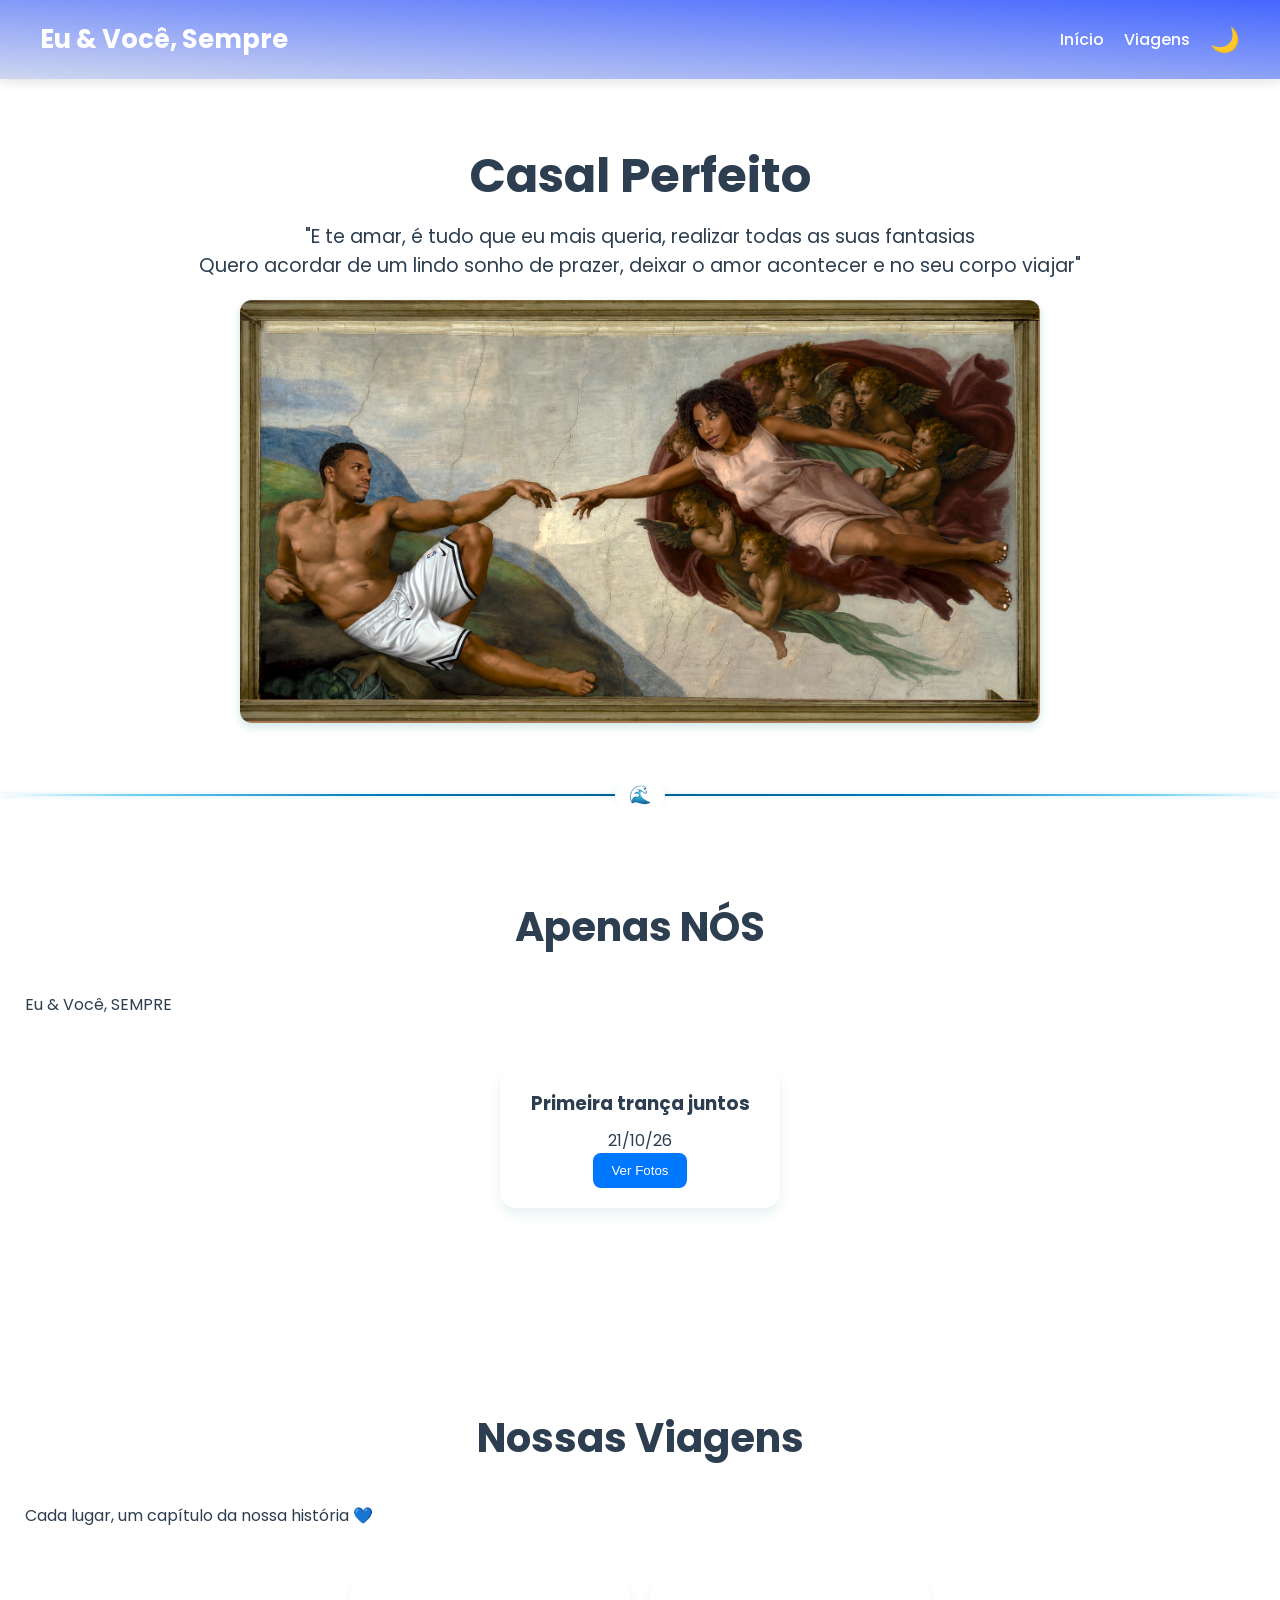
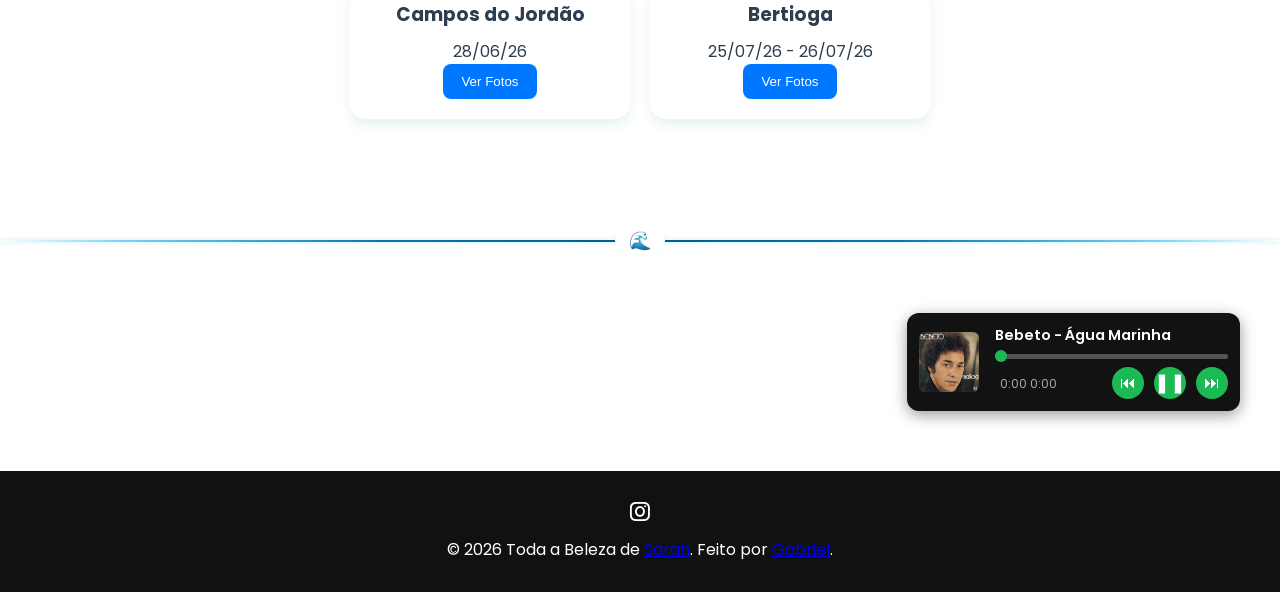
==== commit 88af38dd: "nós" ====
--- a/nos.html
+++ b/nos.html
@@ -1,13 +1,15 @@
 <!DOCTYPE html>
 <html lang="pt-br">
+
 <head>
   <meta charset="UTF-8" />
-  <meta name="viewport" content="width=device-width, initial-scale=1.0"/>
+  <meta name="viewport" content="width=device-width, initial-scale=1.0" />
   <title>Nossas Viagens</title>
   <link href="https://fonts.googleapis.com/css2?family=Poppins:wght@400;600&display=swap" rel="stylesheet" />
   <link rel="stylesheet" href="https://cdnjs.cloudflare.com/ajax/libs/font-awesome/6.5.0/css/all.min.css" />
   <link rel="stylesheet" href="./assets/css/style.css" />
 </head>
+
 <body>
   <header class="header">
     <div class="logo">Eu & Você, Sempre</div>
@@ -23,7 +25,7 @@
     </nav>
   </header>
 
-  
+
   <section class="hero">
     <h1>Casal Perfeito</h1>
     <p>"E te amar, é tudo que eu mais queria, realizar todas as suas fantasias <br>
@@ -32,12 +34,25 @@
     <div class="beach-banner">
       <img src="./assets/img/banner2.png" alt="Nosso Banner" />
     </div>
-  </section>  
+  </section>
   <hr>
   <main>
+    <section id="nos" class="about">
+      <h2>Apenas NÓS</h2>
+      <p style="margin-bottom: 2rem;place-self: center;">Eu & Você, SEMPRE</p>
+
+      <div class="viagens-container">
+        <article class="viagem-card" data-destino="tranca">
+          <h3>Primeira trança juntos</h3>
+          <p>21/10/26</p>
+          <button class="abrir-galeria" data-galeria="galeria-trancas">Ver Fotos</button>
+        </article>
+      </div>
+    </section>
+
     <section id="viagens" class="about">
       <h2>Nossas Viagens</h2>
-      <p style="margin-bottom: 2rem;">Cada lugar, um capítulo da nossa história 💙</p>
+      <p style="margin-bottom: 2rem;place-self: center;">Cada lugar, um capítulo da nossa história 💙</p>
 
       <div class="viagens-container">
         <article class="viagem-card" data-destino="campos">
@@ -51,46 +66,63 @@
           <p>25/07/26 - 26/07/26</p>
           <button class="abrir-galeria" data-galeria="galeria-bertioga">Ver Fotos</button>
         </article>
-  
+
       </div>
     </section>
-
+    <!-- GALERIAS -->
+    <!-- Galeria Nós -->
+    <section id="galeria-trancas" class="gallery" style="display: none;">
+      <h3 style="grid-column: 1 / -1; text-align: center;">Nossa Galeria - NÓS</h3>
+      <div class="gallery-item-3 foto-completa"><img src="./assets/img/nos/trancas/1.JPEG" /></div>
+      <div class="gallery-item-3 foto-completa"><img src="./assets/img/nos/trancas/2.JPEG" /></div>
+      <div class="gallery-item-3 foto-completa"><img src="./assets/img/nos/trancas/3.JPEG" /></div>
+      <div class="gallery-item-3 foto-completa"><img src="./assets/img/nos/trancas/4.JPEG" /></div>
+      <div class="gallery-item-3 foto-completa"><img src="./assets/img/nos/trancas/5.JPEG" /></div>
+      <div class="gallery-item-3 foto-completa"><img src="./assets/img/nos/trancas/6.JPEG" /></div>
+      <div class="gallery-item-3 foto-completa"><img src="./assets/img/nos/trancas/7.JPEG" /></div>
+      <div class="gallery-item-3 foto-completa"><img src="./assets/img/nos/trancas/8.JPEG" /></div>
+      <div class="gallery-item-3 foto-completa"><img src="./assets/img/nos/trancas/9.JPEG" /></div>
+      <div class="gallery-item-3 foto-completa"><img src="./assets/img/nos/trancas/10.JPEG" /></div>
+      <div class="gallery-item-3 foto-completa"><img src="./assets/img/nos/trancas/11.JPEG" /></div>
+      <div class="gallery-item-3 foto-completa"><img src="./assets/img/nos/trancas/12.JPEG" /></div>
+    </section>
     <!-- Galeria Campos -->
     <section id="galeria-campos" class="gallery" style="display: none;">
       <h3 style="grid-column: 1 / -1; text-align: center;">Nossa Galeria - Campos</h3>
-      <div class="gallery-item-3"><img src="./assets/img/lugares/campos/campos1.JPEG"/></div>
-      <div class="gallery-item-3"><img src="./assets/img/lugares/campos/campos2.JPEG"/></div>
-      <div class="gallery-item-3"><img src="./assets/img/lugares/campos/campos4.JPEG"/></div>
+      <div class="gallery-item-3"><img src="./assets/img/lugares/campos/campos1.JPEG" /></div>
+      <div class="gallery-item-3"><img src="./assets/img/lugares/campos/campos2.JPEG" /></div>
+      <div class="gallery-item-3"><img src="./assets/img/lugares/campos/campos4.JPEG" /></div>
       <div class="gallery-item-3"><img src="./assets/img/lugares/campos/campos5.JPEG"></div>
       <div class="gallery-item-3"><video src="./assets/img/lugares/campos/campos6.mp4" controls></video></div>
-      <div class="gallery-item-3"><img src="./assets/img/lugares/campos/campos7.JPEG"/></div>
-      <div class="gallery-item-3"><img src="./assets/img/lugares/campos/campos8.JPEG"/></div>
-      <div class="gallery-item-3"><img src="./assets/img/lugares/campos/campos9.JPEG"/></div>
-      <div class="gallery-item-3 foto-completa"><img src="./assets/img/lugares/campos/campos11.JPEG"/></div>
-      <div class="gallery-item-3 foto-completa"><img src="./assets/img/lugares/campos/campos12.JPEG"/></div>
-      <div class="gallery-item-3 foto-completa"><img src="./assets/img/lugares/campos/campos13.JPEG"/></div>
-      <div class="gallery-item-3 foto-completa"><img src="./assets/img/lugares/campos/campos14.JPEG"/></div>
+      <div class="gallery-item-3"><img src="./assets/img/lugares/campos/campos7.JPEG" /></div>
+      <div class="gallery-item-3"><img src="./assets/img/lugares/campos/campos8.JPEG" /></div>
+      <div class="gallery-item-3"><img src="./assets/img/lugares/campos/campos9.JPEG" /></div>
+      <div class="gallery-item-3 foto-completa"><img src="./assets/img/lugares/campos/campos11.JPEG" /></div>
+      <div class="gallery-item-3 foto-completa"><img src="./assets/img/lugares/campos/campos12.JPEG" /></div>
+      <div class="gallery-item-3 foto-completa"><img src="./assets/img/lugares/campos/campos13.JPEG" /></div>
+      <div class="gallery-item-3 foto-completa"><img src="./assets/img/lugares/campos/campos14.JPEG" /></div>
     </section>
     <!-- Galeria Bertioga -->
-     <section id="galeria-bertioga" class="gallery" style="display: none;">
+    <section id="galeria-bertioga" class="gallery" style="display: none;">
       <h3 style="grid-column: 1 / -1; text-align: center;">Nossa Galeria - Bertioga</h3>
       <div class="gallery-item-3 foto-completa"><img src="./assets/img/lugares/bertioga/bertioga2.JPEG" /></div>
       <div class="gallery-item-3 foto-completa"><img src="./assets/img/lugares/bertioga/bertioga3.JPEG" /></div>
       <div class="gallery-item-3 foto-completa"><img src="./assets/img/lugares/bertioga/bertioga4.JPEG" /></div>
       <div class="gallery-item-3 foto-completa"><img src="./assets/img/lugares/bertioga/bertioga5.JPEG" /></div>
-      <div class="gallery-item-3"><img src="./assets/img/lugares/bertioga/bertioga1.JPEG"/></div>
-      <div class="gallery-item-3"><img src="./assets/img/lugares/bertioga/bertioga6.JPEG"/></div>
-      <div class="gallery-item-3"><img src="./assets/img/lugares/bertioga/bertioga7.JPEG"/></div>
-      <div class="gallery-item-3"><img src="./assets/img/lugares/bertioga/bertioga10.JPG"/></div>
-      <div class="gallery-item-3"><img src="./assets/img/lugares/bertioga/bertioga11.JPEG"/></div>
-      <div class="gallery-item-3"><img src="./assets/img/lugares/bertioga/bertioga12.JPEG"/></div>            
-      <div class="gallery-item-3"><img src="./assets/img/lugares/bertioga/bertioga13.JPEG"/></div>
-      <div class="gallery-item-3"><img src="./assets/img/lugares/bertioga/bertioga14.JPEG"/></div>
-      <div class="gallery-item-3"><img src="./assets/img/lugares/bertioga/bertioga15.JPEG"/></div>
-      <div class="gallery-item-3"><img src="./assets/img/lugares/bertioga/bertioga16.JPEG"/></div>
-      <div class="gallery-item-3"><video src="./assets/img/lugares/bertioga/bertioga17.MP4"controls></video></div>
-      <div class="gallery-item-3"><video src="./assets/img/lugares/bertioga/bertioga18.MP4"controls></video></div>
+      <div class="gallery-item-3"><img src="./assets/img/lugares/bertioga/bertioga1.JPEG" /></div>
+      <div class="gallery-item-3"><img src="./assets/img/lugares/bertioga/bertioga6.JPEG" /></div>
+      <div class="gallery-item-3"><img src="./assets/img/lugares/bertioga/bertioga7.JPEG" /></div>
+      <div class="gallery-item-3"><img src="./assets/img/lugares/bertioga/bertioga10.JPG" /></div>
+      <div class="gallery-item-3"><img src="./assets/img/lugares/bertioga/bertioga11.JPEG" /></div>
+      <div class="gallery-item-3"><img src="./assets/img/lugares/bertioga/bertioga12.JPEG" /></div>
+      <div class="gallery-item-3"><img src="./assets/img/lugares/bertioga/bertioga13.JPEG" /></div>
+      <div class="gallery-item-3"><img src="./assets/img/lugares/bertioga/bertioga14.JPEG" /></div>
+      <div class="gallery-item-3"><img src="./assets/img/lugares/bertioga/bertioga15.JPEG" /></div>
+      <div class="gallery-item-3"><img src="./assets/img/lugares/bertioga/bertioga16.JPEG" /></div>
+      <div class="gallery-item-3"><video src="./assets/img/lugares/bertioga/bertioga17.MP4" controls></video></div>
+      <div class="gallery-item-3"><video src="./assets/img/lugares/bertioga/bertioga18.MP4" controls></video></div>
     </section>
+    <!--------------->
   </main>
 
   <hr>
@@ -114,16 +146,18 @@
         </div>
       </div>
       <audio id="music-player"></audio>
-    </div>  
+    </div>
   </section>
 
   <footer>
     <div class="socials">
       <a href="https://www.instagram.com/sarah_t1na/"><i class="fab fa-instagram"></i></a>
     </div>
-    <p>&copy; 2026 Toda a Beleza de <a href="https://www.instagram.com/sarah_t1na/">Sarah</a>. Feito por <a href="https://www.instagram.com/sena_thegreat/">Gabriel</a>.</p>
+    <p>&copy; 2026 Toda a Beleza de <a href="https://www.instagram.com/sarah_t1na/">Sarah</a>. Feito por <a
+        href="https://www.instagram.com/sena_thegreat/">Gabriel</a>.</p>
   </footer>
 
   <script src="./assets/js/script.js"></script>
 </body>
+
 </html>
--- a/assets/css/style.css
+++ b/assets/css/style.css
@@ -1195,17 +1195,85 @@
     line-height: 1.85;
   }
 
-  .spotify-player {
-    right: 20px;
-    bottom: 20px;
-    max-width: 90%;
-    flex-direction: column;
-    align-items: flex-start;
-  }
   
-  #play-pause-button {
-    align-self: center;
-  }
+/* =========================================================
+   PLAYER DE MÚSICA — MOBILE
+========================================================= */
+
+.spotify-player {
+  width: 100%;
+  max-width: 100%;
+  margin: 0;
+  right: 0;
+  bottom: 0;
+
+  padding: 24px;
+  border-radius: 0;
+
+  display: flex;
+  flex-direction: column;
+  align-items: stretch;
+  gap: 18px;
+}
+
+.spotify-player .cover {
+  width: 110px;
+  height: 110px;
+  align-self: center;
+  border-radius: 10px;
+}
+
+.spotify-player .player-info {
+  width: 100%;
+  min-width: 0;
+}
+
+.track-details {
+  width: 100%;
+  display: flex;
+  flex-direction: column;
+  align-items: flex-start;
+  gap: 5px;
+}
+
+.track-title {
+  width: 100%;
+  font-size: 1.1rem;
+  line-height: 1.4;
+}
+
+.time {
+  position: static;
+  width: 100%;
+  margin-top: 5px;
+
+  display: flex;
+  justify-content: space-between;
+  align-items: center;
+}
+
+#progress-bar {
+  width: 100%;
+  display: block;
+}
+
+.controls {
+  width: 100%;
+  display: flex;
+  justify-content: center;
+  align-items: center;
+  gap: 18px;
+}
+
+.controls button {
+  flex-shrink: 0;
+}
+
+#play-pause-button {
+  align-self: center;
+  flex-shrink: 0;
+}
+
   header {
     flex-direction: row; /* Mantém logo e botão na mesma linha */
     justify-content: space-between;
@@ -1301,14 +1369,6 @@
     margin-top: 5px;
   }
   
-  /* Ajuste para o player não ficar gigante no celular */
-  .spotify-player {
-    width: 100%;
-    max-width: 100%;
-    right: 0;
-    bottom: 0;
-    border-radius: 0; /* Opcional: fica elegante em tela cheia no mobile */
-  }
 }
 @media (max-width: 600px) {
   .gallery {
